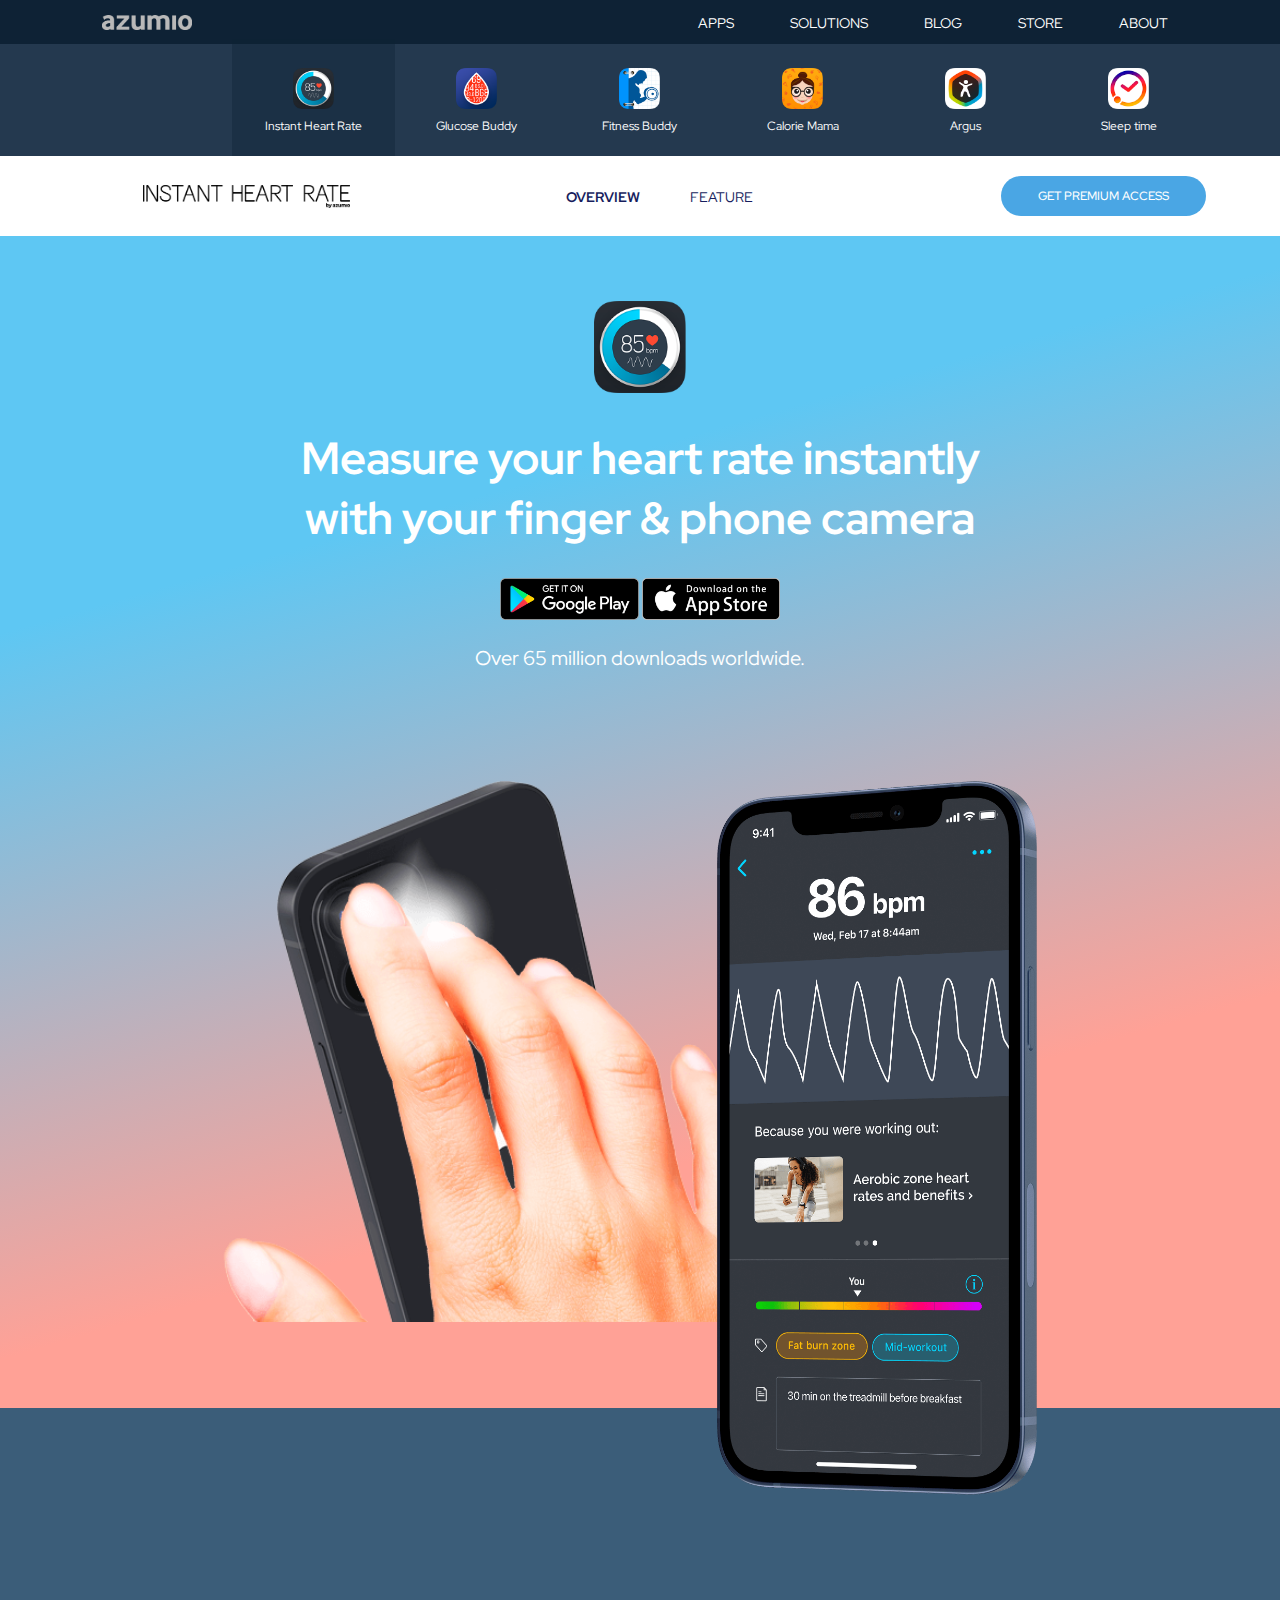
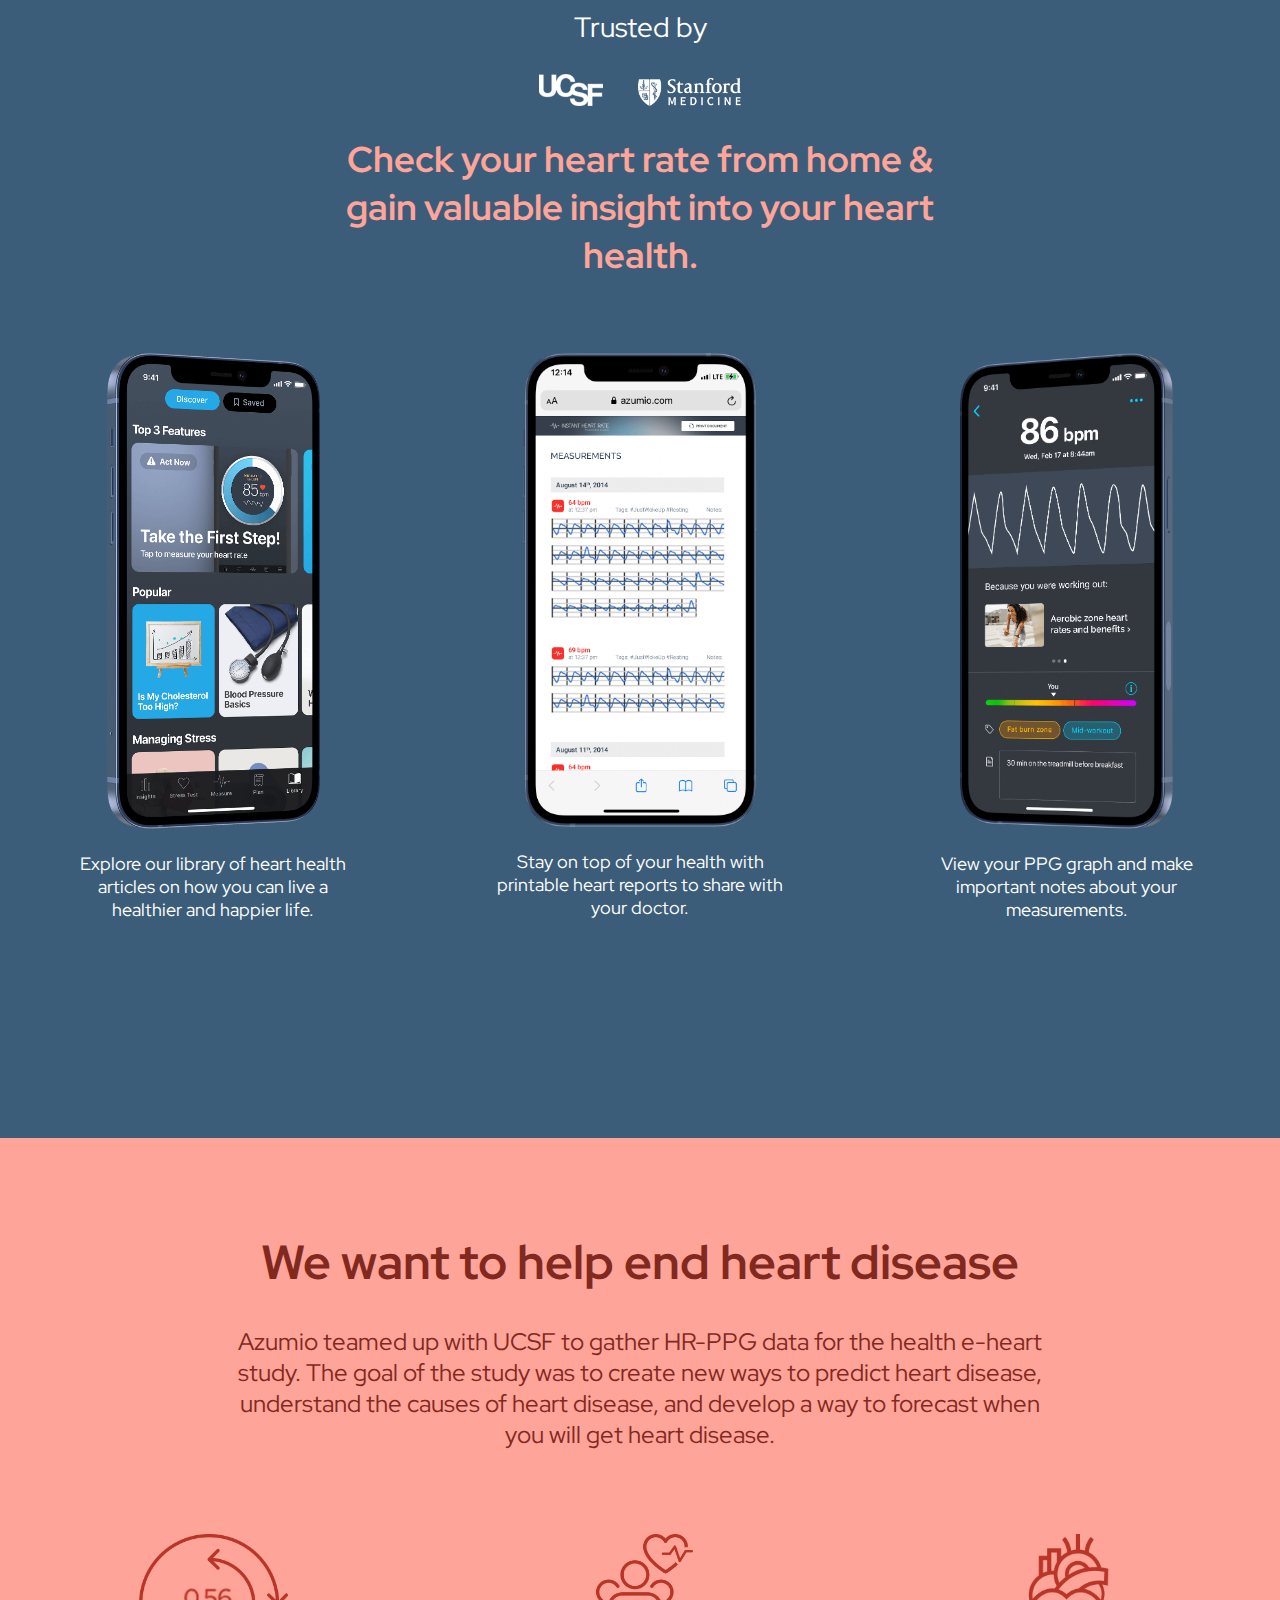
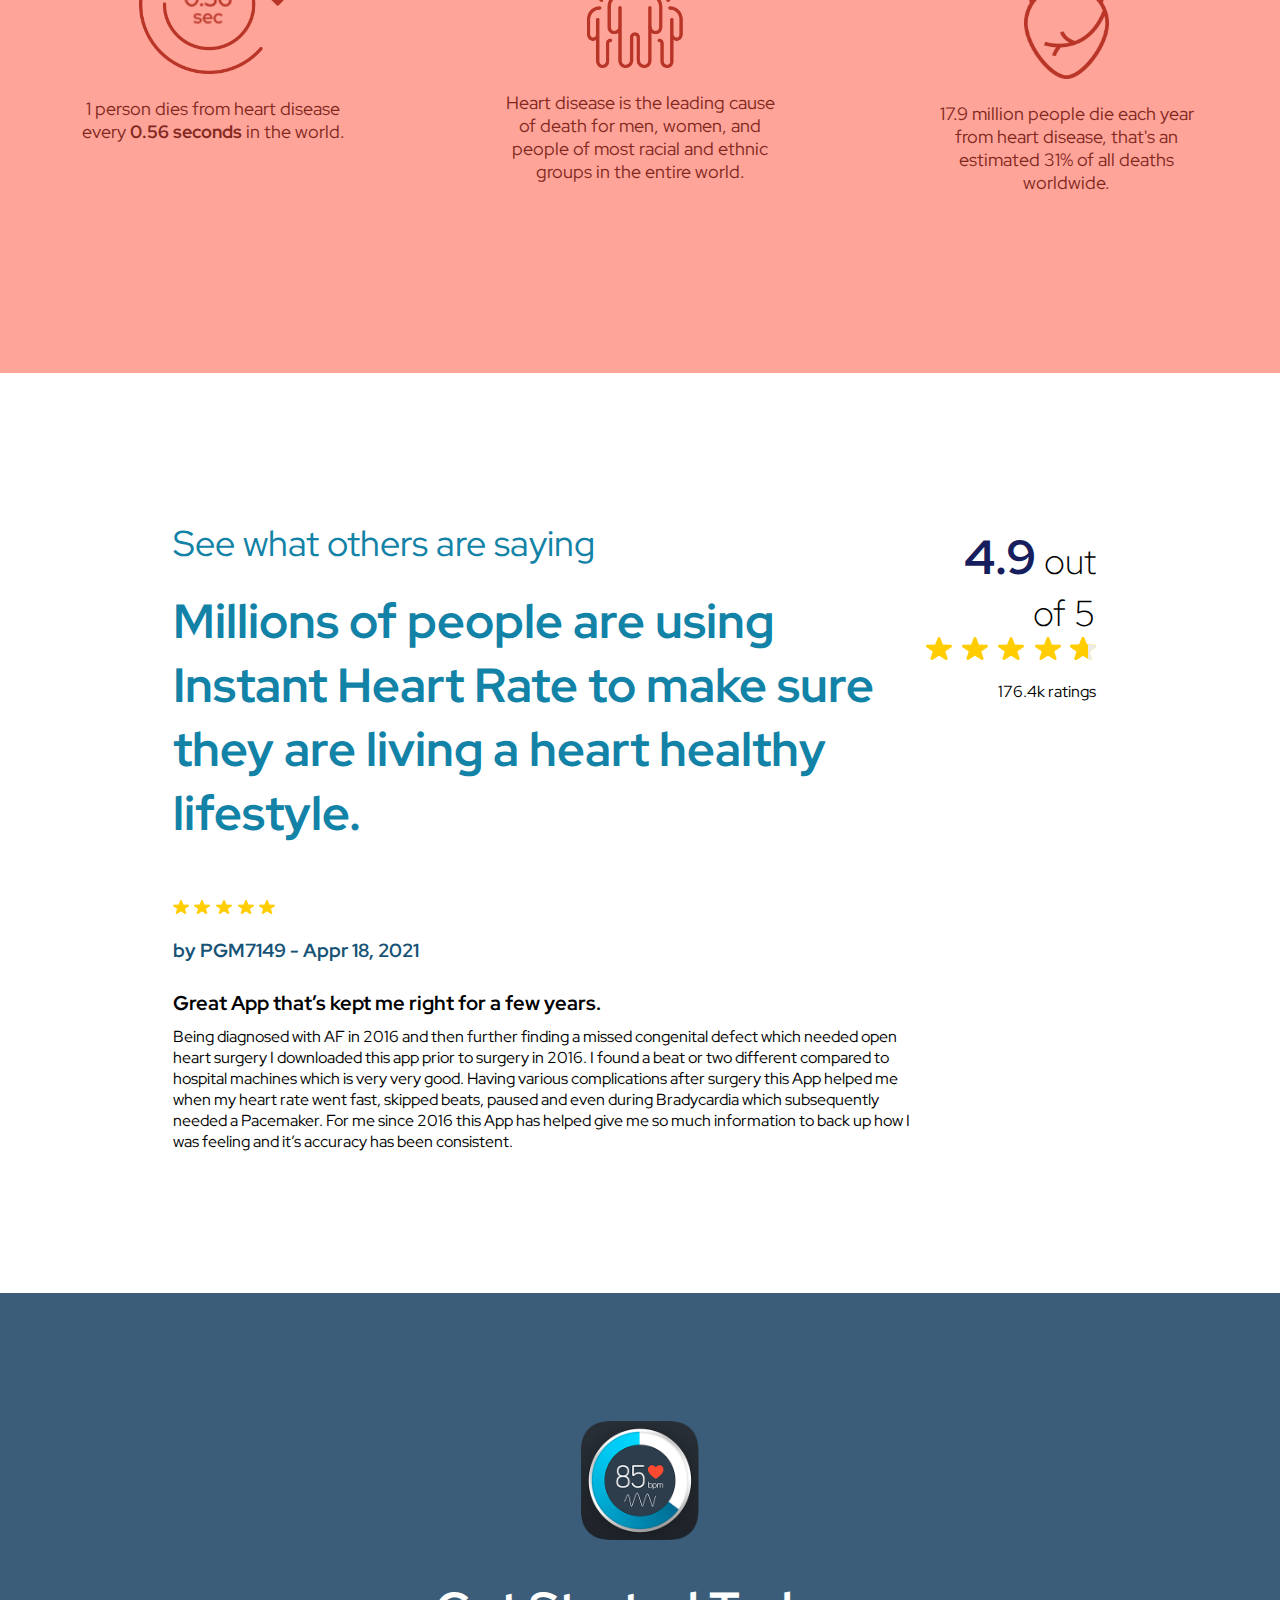
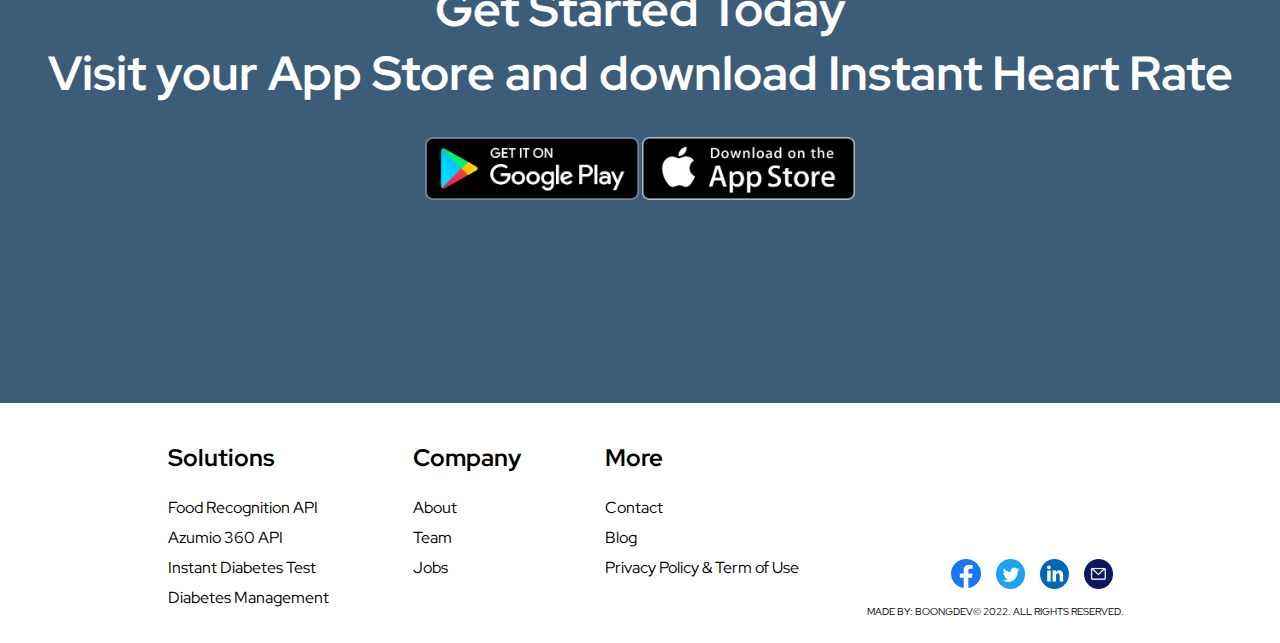
==== index.html @ 81800c70 "index" ====
<!DOCTYPE html>
<html lang="en">
<head>
    <meta charset="UTF-8">
    <title>Arena</title>
    <link rel="stylesheet" href="style/style.css">
    <link rel="stylesheet" href="https://cdnjs.cloudflare.com/ajax/libs/font-awesome/6.1.2/css/all.min.css" integrity="sha512-1sCRPdkRXhBV2PBLUdRb4tMg1w2YPf37qatUFeS7zlBy7jJI8Lf4VHwWfZZfpXtYSLy85pkm9GaYVYMfw5BC1A==" crossorigin="anonymous" referrerpolicy="no-referrer" />
</head>
<body>
<header>
    <div id="header-container">
        <div class="flex">
            <div id="logo-header">
                <a href="index.html"><img src="image/logo.png" width="18%;" alt="logo"></a>
            </div>
            <div id="navbar-header">
                <ul>
                    <li>Apps</li>
                    <li>Solutions</li>
                    <li>Blog</li>
                    <li>Store</li>
                    <li>About</li>
                </ul>
            </div>
        </div>
        <div class="image-item">
            <ul>
                <li class="active-icon">
                    <img src="image/instant.png" alt="icon-image">
                    <p>Instant Heart Rate</p>
                </li>
                <li>
                    <img src="image/glucose.png" alt="icon-image">
                    <p>Glucose Buddy</p>
                </li>
                <li>
                    <img src="image/fitness.png" alt="icon-image">
                    <p>Fitness Buddy</p>
                </li>
                <li>
                    <img src="image/calorie.png" alt="icon-image">
                    <p>Calorie Mama</p>
                </li>
                <li>
                    <img src="image/argus.png" alt="icon-image">
                    <p>Argus</p>
                </li>
                <li>
                    <img src="image/sleep-time.png" alt="icon-image">
                    <p>Sleep time</p>
                </li>
            </ul>
        </div>
        <div id="top-nav">
            <ul>
                <li id="box1"><img src="image/instant-heart-rate.png" width="50%;"></li>
                <li id="box2"><span id="overview"><a href="#" id="active">Overview</a></span><span><a href="#">Feature</a></span></li>
                <li id="box4"><button>Get premium access</button></li>
            </ul>
        </div>
    </div>
</header>
<section id="first">
<div id="content">
    <div id="instant-heart">
        <img src="image/instant.png" width="12%;">
        <h1>Measure your heart rate instantly with your finger & phone camera</h1>
        <img src="image/googleplay.png" width="18%;">
        <img src="image/appstore.png" width="18%;">
        <p>Over 65 million downloads worldwide.</p>
    </div>
</div>
<div id="image-phone">
    <img id="hand-phone" src="image/6087165fbba4953fcdab298a_hand%20iphone.png" width="700px;">
    <img id="hero-phone" src="image/608710c54afa0dac2c7046c5_IHR%20hero%20iphone.png" width="320px;">
</div>
</section>
<section id="trusted">
    <div class="top">
        <div class="uscf_standford">
            <p>Trusted by</p>
            <img id="ucsf-image" src="image/ucsf.png" width="10%;">
            <img id="standford-image" src="image/stanford.png" width="16%">
            <h1>Check your heart rate from home & gain valuable insight into your heart health.</h1>
        </div>
    </div>
    <div class="container">
        <div class="one">
            <img src="image/first-step.png" width="50%;">
            <p style="color: white">Explore our library of heart health<br> articles on how you can live a<br> healthier and happier life.</p>
        </div>
        <div class="two">
            <img src="image/azumio.png" width="55%;">
            <p style="color: white">Stay on top of your health with<br> printable heart reports to share with<br> your doctor.</p>
        </div>
        <div class="three">
            <img src="image/86bpm.png" width="50%;">
            <p style="color: white">View your PPG graph and make<br> important notes about your<br> measurements.</p>
        </div>
    </div>
</section>
<section id="heart-disease">
    <div class="title">
        <h1>We want to help end heart disease</h1>
        <p>Azumio teamed up with UCSF to gather HR-PPG data for the health e-heart<br> study. The goal of the study was to create new ways to predict heart disease,<br> understand the causes of heart disease, and develop a way to forecast when<br> you will get heart disease.</p>
    </div>
    <div class="description">
            <div id="details1">
                <img src="image/056sec.png" width="35%;">
                <p>1 person dies from heart disease<br> every <strong>0.56 seconds</strong> in the world.</p>
            </div>
            <div id="details2">
                <img src="image/comunity.png" width="25%;">
                <p>Heart disease is the leading cause<br> of death for men, women, and<br> people of most racial and ethnic<br> groups in the entire world.</p>
            </div>
            <div id="details3">
                <img src="image/heart.png" width="20%;">
                <p>17.9 million people die each year<br> from heart disease, that's an<br> estimated 31% of all deaths<br> worldwide.</p>
            </div>
    </div>
</section>
<section class="other-saying">
    <div class="top-title">
        <ul>
            <li class="left-content">
                <h2>See what others are saying</h2>
                <h1>Millions of people are using<br> Instant Heart Rate to make sure<br> they are living a heart healthy<br> lifestyle.</h1><br>
                <img src="image/rate5.png">
                <h3>by PGM7149 - Appr 18, 2021</h3>
                <h4 style="font-size: 20px; margin-bottom: -6px;">Great App that’s kept me right for a few years.</h4>
                <p>Being diagnosed with AF in 2016 and then further finding a missed congenital defect which needed open heart surgery I downloaded this app prior to surgery in 2016. I found a beat or two different compared to hospital machines which is very very good. Having various complications after surgery this App helped me when my heart rate went fast, skipped beats, paused and even during Bradycardia which subsequently needed a Pacemaker. For me since 2016 this App has helped give me so much information to back up how I was feeling and it’s accuracy has been consistent.</p>
                <i class="fa-solid fa-angle-left previous"></i>
                <i class="fa-solid fa-angle-right next"></i>
            </li>
            <li class="right-content">
                <p class="strong"><strong>4.9</strong> out of 5</p>
                <img src="image/rating.png">
                <p>176.4k ratings</p>
            </li>
        </ul>
    </div>
</section>
<section class="get-started">
    <div class="container">
        <div class="start">
            <img src="image/instant.png" width="10%;">
            <h1>Get Started Today<br> Visit your App Store and download Instant Heart Rate</h1>
            <img src="image/googleplay.png" width="18%;">
            <img src="image/appstore.png" width="18%;">
        </div>
    </div>
</section>
<footer>
    <div class="footer-container">
        <div class="footer-item">
            <ul>
                <li><h2>Solutions</h2></li>
                <li>Food Recognition API</li>
                <li>Azumio 360 API</li>
                <li>Instant Diabetes Test</li>
                <li>Diabetes Management</li>
            </ul>
        </div>
        <div class="footer-item">
            <ul>
                <li><h2>Company</h2></li>
                <li>About</li>
                <li>Team</li>
                <li>Jobs</li>
            </ul>
        </div>
        <div class="footer-item">
            <ul>
                <li><h2>More</h2></li>
                <li>Contact</li>
                <li>Blog</li>
                <li>Privacy Policy & Term of Use</li>
            </ul>
        </div>
        <div class="footer-item">
        </div>
        <div class="right">
            <div class="icon-item">
                <ul>
                    <li><img src="image/icon-facebook.png"></li>
                    <li><img src="image/icon-twitter.png"></li>
                    <li><img src="image/icon-insta.svg"></li>
                    <li><img src="image/icon-mail.png"></li>
                </ul>
                <p>MADE BY: BOONGDEV© 2022. ALL RIGHTS RESERVED.</p>
            </div>
        </div>
    </div>
</footer>
</body>
</html>
---- style/style.css ----
@import url('https://fonts.googleapis.com/css2?family=Quicksand:wght@300&family=Red+Hat+Display:ital,wght@0,300;0,400;0,500;0,600;0,700;0,800;1,300;1,400;1,500;1,600;1,700;1,800&display=swap');
*{
    box-sizing: border-box;
    font-family: 'Red Hat Display', sans-serif;
}
body{
    margin: 0;
    padding: 0;
}
header {
    width: 100%;
    background-color: #0e2235;
    height: 45px;
    top: 0;
    left: 0;
    bottom: 0;
    z-index: 1000;
}
#logo-header{
    align-items: center;
    float: left;
    margin-left: 8%;
    margin-top: 3px;
}
.flex{
    display: flex;
    justify-content: space-between;
    align-items: center;
}
#navbar-header ul{
    display: flex;
    margin-right: 4em;
    font-size: 14px;
}

#navbar-header ul li{
    display: flex;
    margin-right: 4em;
    color: white;
    text-transform: uppercase;
}
.image-item{
    position: relative;
    z-index: 9999;
    background-color: #24394F;
    width: 100%;
    top: 0;
    display: flex;
    height: 112px;
    text-align: center;
    justify-content: space-between;
    margin-top: -2px;
    align-items: center;
}
.image-item ul{
    display: flex;
    align-items: center;
    margin-left: 15%;
    justify-content: space-between;
}
.image-item ul li{
    list-style-type: none;
    width: 163px;
    line-height: 50px;
    align-items: center;
    text-align: center;
}
.image-item ul li:hover{
    background-color: rgba(14, 34, 53, 0.38);
    transition: ease-in-out 150ms;
}

.image-item .active-icon{
    background-color: rgba(14, 34, 53, 0.38);
}

.image-item img{
    width: 25%;
    text-align: center;
    align-items: center;
    margin-bottom: -40px;
}
.image-item ul li p{
    color: white;
    font-size: 12px;
    margin-bottom: 10px;
}
#top-nav{
    display: flex;
}
#top-nav ul{
    width: 100%;
    position: relative;
    z-index: 9999;
    display: flex;
    margin: 0;
    text-align: center;
    height: 80px;
    background-color: white;
    align-items: center;
}
#top-nav ul li{
    list-style-type: none;
    text-transform: uppercase;
    flex: 30%;
}
#top-nav a{
    text-decoration: none;
    font-size: 14px;
    color: #171E5E;
}
#active{
    font-weight: 700;
}
#overview{
    margin-right: 50px;
}
#box4 button{
    line-height: 15px;
    color: white;
    font-size: 12px;
    height: 40px;
    background-color: #4AA6E4;
    border: none;
    padding: 0 24px 0 24px;
    border-radius: 24px;
    width: 205px;
    font-weight: 500;
    text-transform: uppercase;
    margin-left: 60px;
}
#box4 button:hover{
    background-color: blue;
    transition: ease-in-out 300ms;
}
#box1{
    margin-top: 6px;
}

#first{
    background-image: linear-gradient(344deg,#ffa196 24%,#5ec7f3 66%);
    padding-top: 10%;
    position: relative;
    width: 100%;
    height: 1363px;
}

#content{
    justify-content: center;
    display: flex;
}
#instant-heart{
    text-align: center;
    width: 60%;
    padding-top: 10%;
}
#instant-heart h1{
    color: white;
    font-size: 45px;
}
#instant-heart p{
    color: white;
    font-size: 20px;
}
#image-phone{
    text-align: center;
    padding-top: 90px;
}

#image-phone #hand-phone{
    margin-left: -35%;
    position: absolute;
    float: left;
}

#image-phone #hero-phone{
    margin-left: 6%;
    position: absolute;
}
#trusted{
    height: 1350px;
    background-color: #3b5d79;
    margin-top: -20px;
    width: 100%;
    text-align: center;
}
.uscf_standford{
    padding-top: 15%;
    text-align: center;
    width: 50%;
}
.uscf_standford h1{
    font-size: 36px;
    color: #FFA499;
}
.uscf_standford p{
    font-size: 28px;
    color: white;
}
#ucsf-image{
    margin-right: 5%;
}
.top{
    justify-content: center;
    display: flex;
}
.container{
    text-align: center;
    padding-top: 50px;
    display: flex;
}
.one, .two, .three{
    width: 50%;
    flex: 10%;
}
.container p{
    font-size: 18px;
}

#heart-disease{
    text-align: center;
    height: 835px;
    background-color: #FFA499;
    padding-top: 60px;
}

#heart-disease .title p{
    color: #82291F;
}

#heart-disease, .description p{
    color: #82291F;
}
#heart-disease .title h1{
    font-weight: 700;
    font-size: 48px;
}

#heart-disease .title p{
    font-size: 24px;
}

.description{
    display: flex;
    justify-content: space-between;
    padding-top: 60px;
}

.description p{
    font-size: 18px;
}
#details1, #details2, #details3{
    flex: 30%;
    height: 270px;
}

.get-started{
    height: 710px;
    background-color: #3b5d79;
}

.get-started .container{
    display: flex;
    justify-content: center;
    padding-top: 10%;
}

.get-started .container .start h1{
    color: white;
    font-size: 48px;
    font-weight: 700;
}
.other-saying{
    height: 920px;
    background-color: white;
}

.top-title{
    width: 90%;
    padding-top: 100px;
}

.top-title ul .right-content{
   text-align: right;
    margin-right: 5%;
}

.top-title ul .right-content .strong{
    font-weight: 100;
    font-size: 36px;
    margin-bottom: 0;
}

.top-title ul .right-content strong{
    font-size: 48px;
    font-weight: 700;
    color: #171E5E;
}

.top-title ul {
    display: flex;
    justify-content: space-between;
}

.top-title ul li{
    list-style-type: none;
}

.top-title ul .left-content{
    color: #1282A7;
    margin-left: 12%;
}

.top-title ul .left-content h2{
    font-size: 36px;
    font-weight: 400;
    margin-bottom: -10px;
}

.top-title ul .left-content h3{
    color: #175376;
}

.top-title ul .left-content h4,p {
    color: black;
}

.top-title ul .left-content h1{
    font-size: 48px;
    font-weight: 700;
}

.top-title ul .left-content .previous, .next{
    font-size: 40px;
    width: 10%;
    color: gray;
    padding-top: 40px;
}

.top-title ul .left-content .previous:hover, .next:hover{
    color: #171E5E;
    transition: ease-in-out 150ms;
}

/*Footer Start*/
footer{
    height: 240px;
    width: 100%;
    background-color: white;
}
.footer-container{
    padding-left: 10%;
    padding-top: 20px;
    width: 80%;
    display: flex;
    justify-content: space-between;
}
.footer-item ul li{
    margin-right: 20px;
    line-height: 30px;
    list-style-type: none;
}
.right{
    margin-right: -100px;
}
.right ul{
    display: flex;
    padding-top: 120px;
    text-align: right;
    margin-right: -30px;
}
.right ul li{
    margin-right: -30px;
    list-style-type: none;
    width: 30%;
}
.right img{
    margin-bottom: -5px;
    width: 40%;
}
.right p{
    font-size: 10px;
}

/*Footer End*/
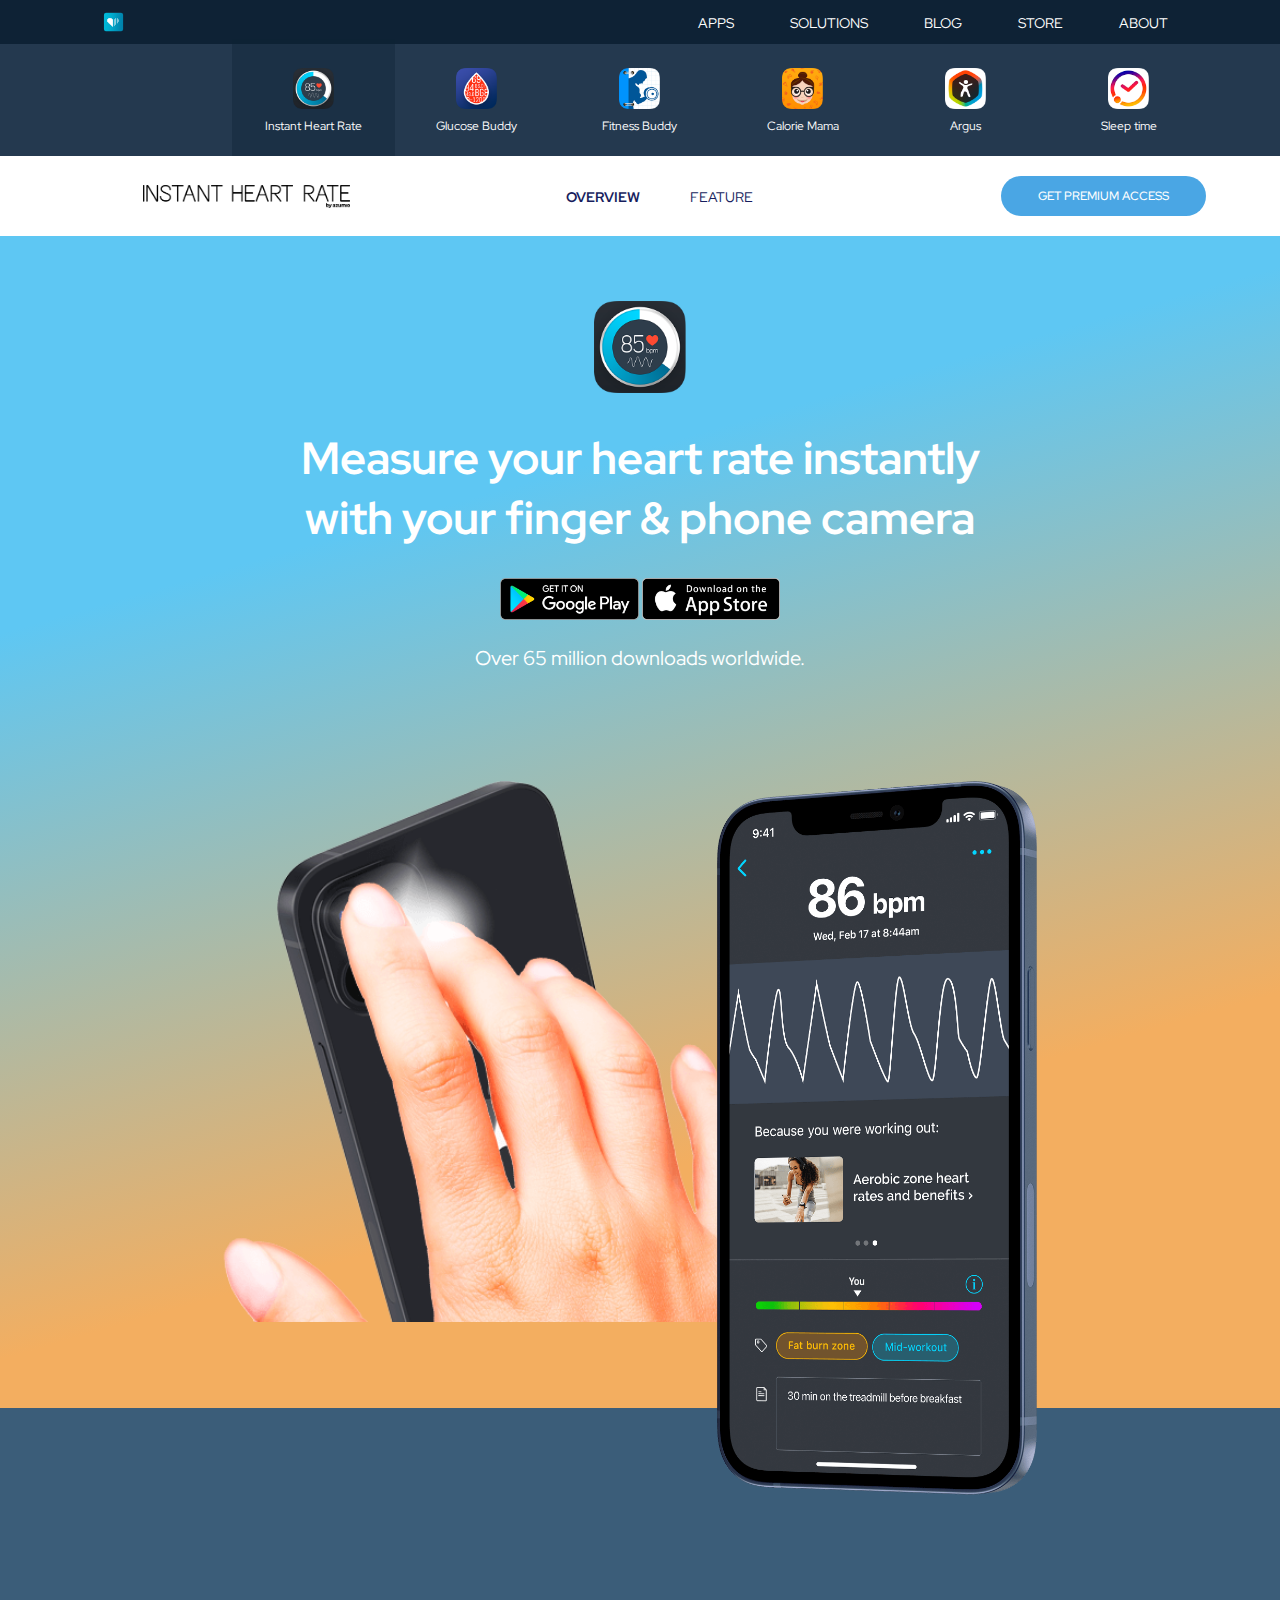
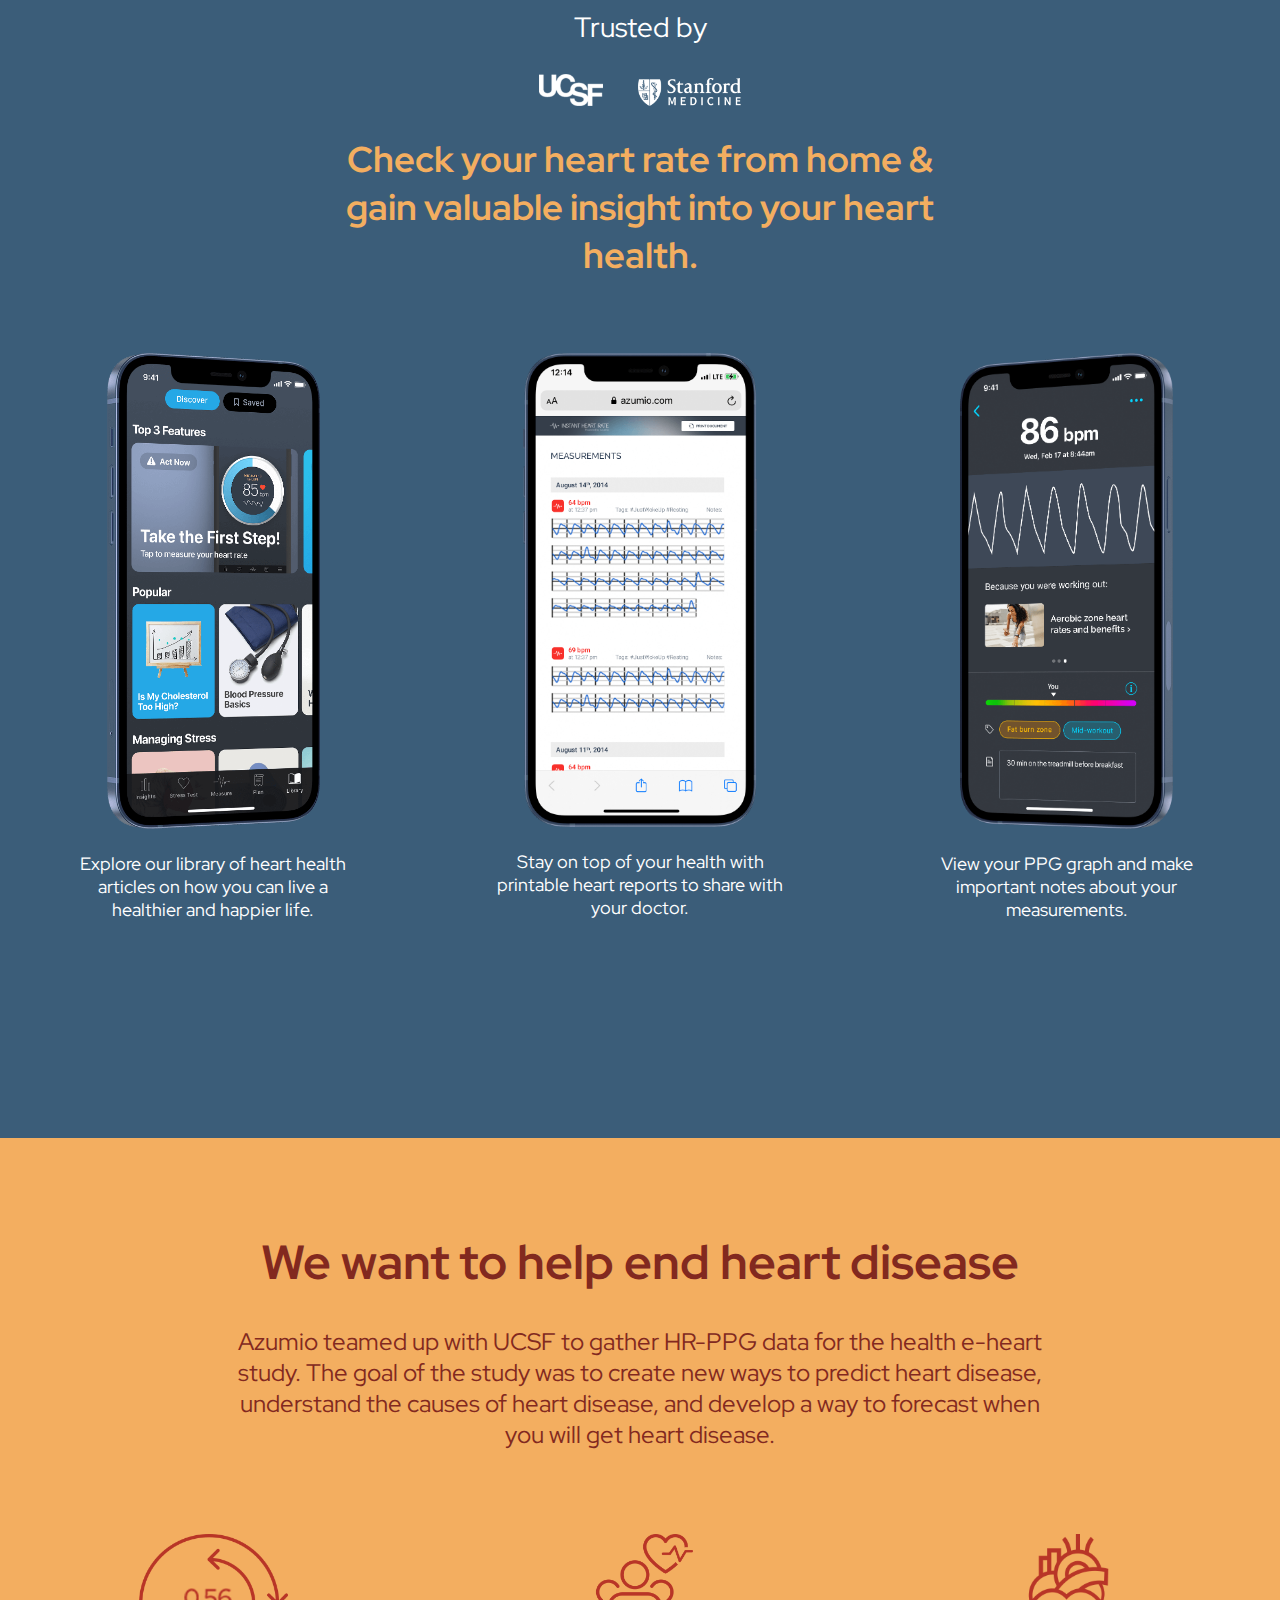
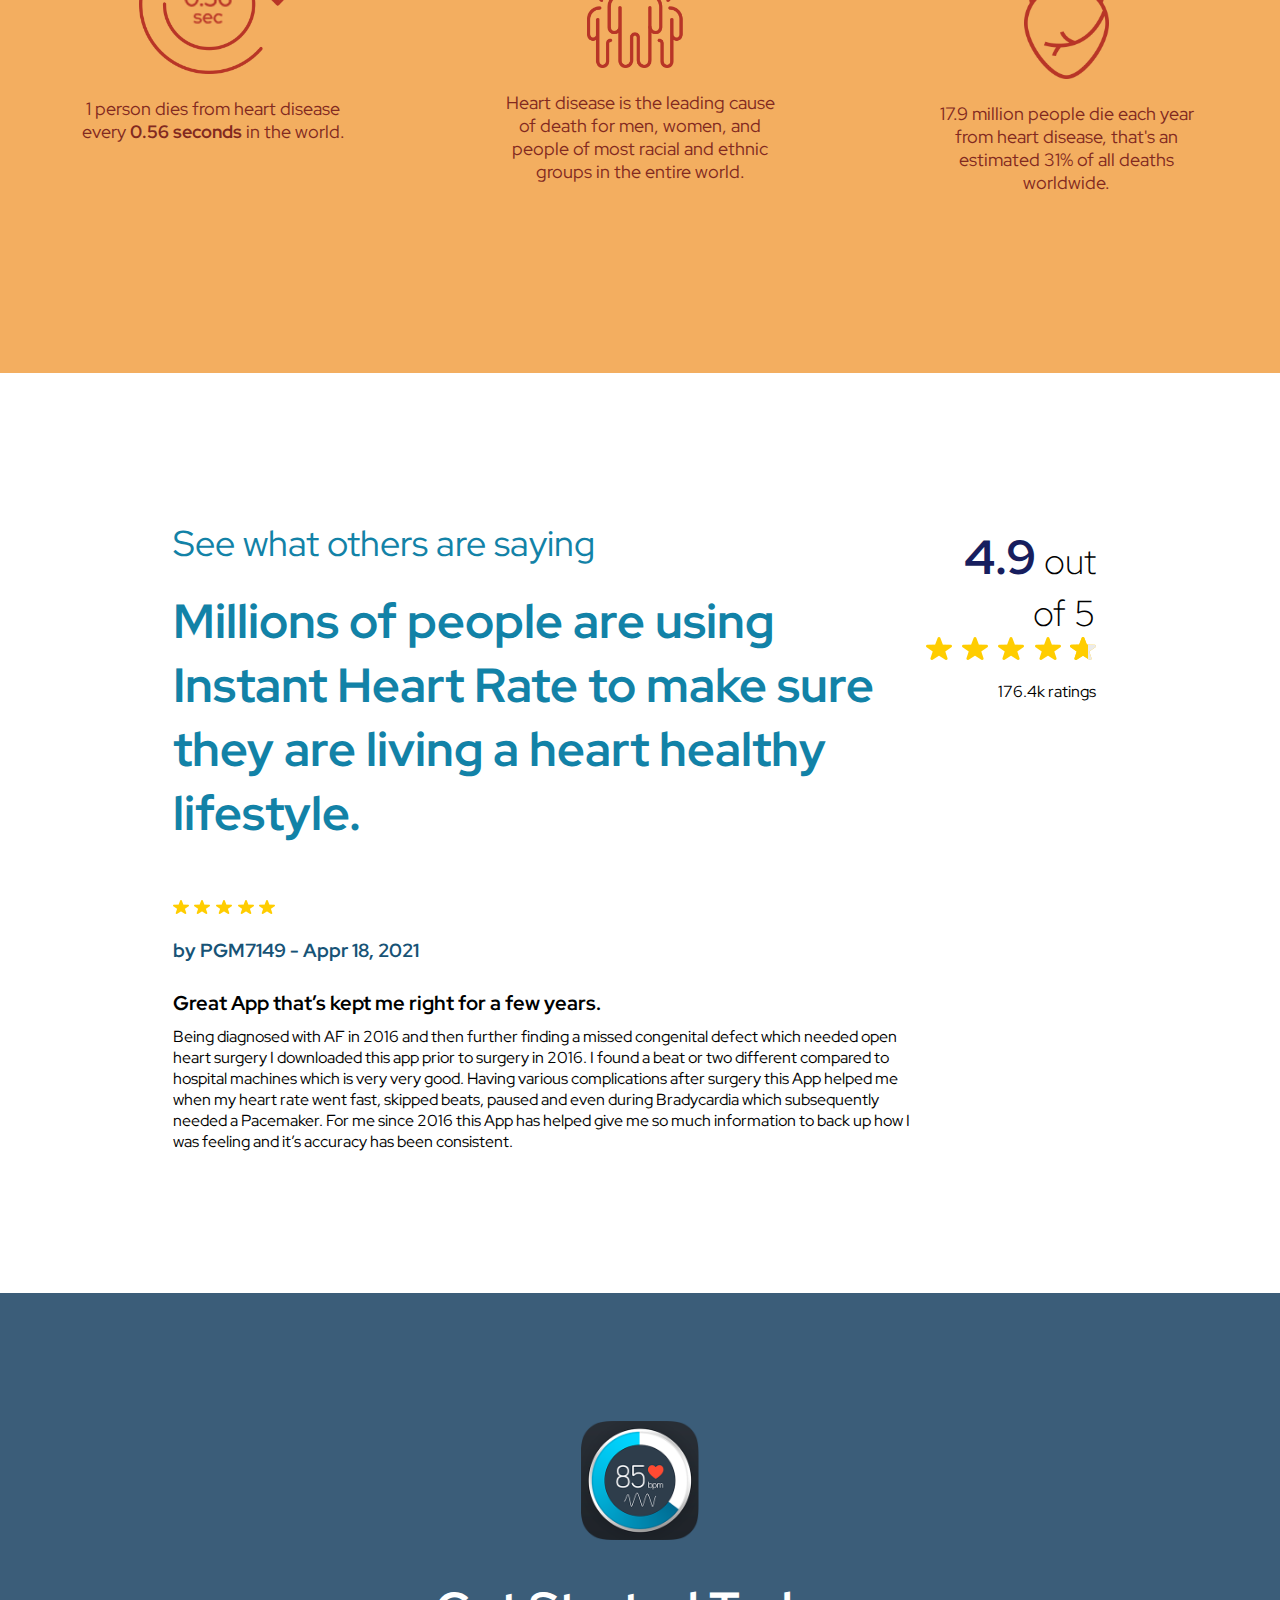
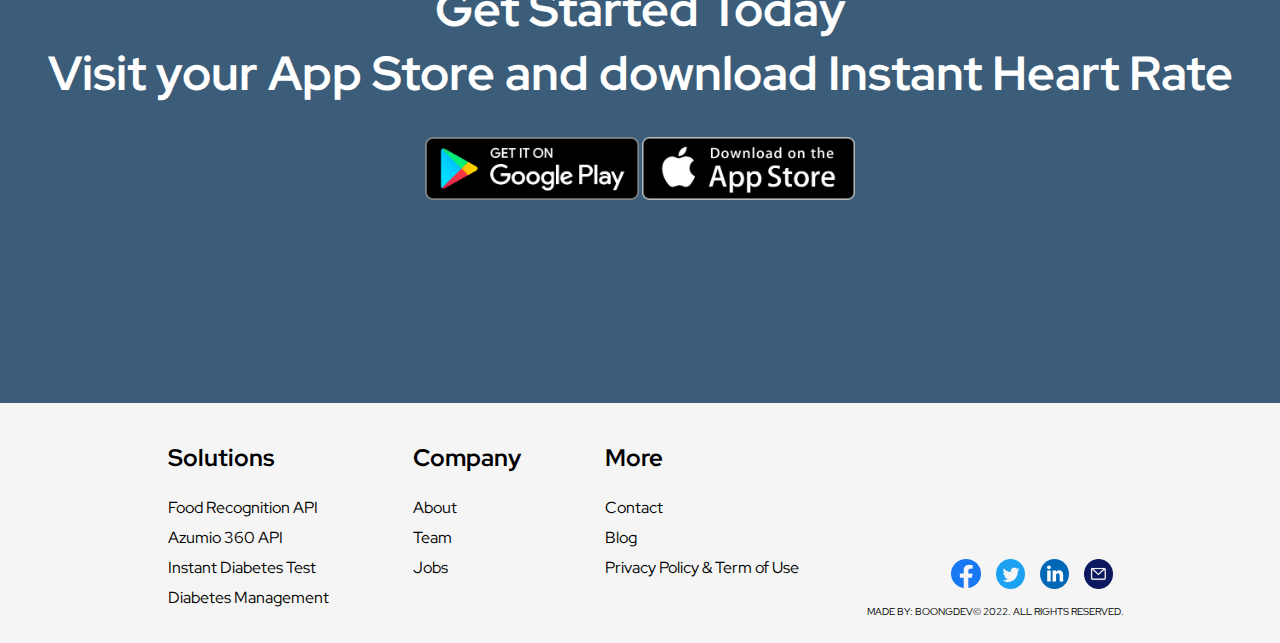
==== commit f3469dc1: "update trang 2" ====
--- a/index.html
+++ b/index.html
@@ -2,16 +2,18 @@
 <html lang="en">
 <head>
     <meta charset="UTF-8">
-    <title>Arena</title>
+    <title>Cardiio</title>
+    <link rel="stylesheet" href="style/index.css">
     <link rel="stylesheet" href="style/style.css">
     <link rel="stylesheet" href="https://cdnjs.cloudflare.com/ajax/libs/font-awesome/6.1.2/css/all.min.css" integrity="sha512-1sCRPdkRXhBV2PBLUdRb4tMg1w2YPf37qatUFeS7zlBy7jJI8Lf4VHwWfZZfpXtYSLy85pkm9GaYVYMfw5BC1A==" crossorigin="anonymous" referrerpolicy="no-referrer" />
+    <LINK REL="SHORTCUT ICON" HREF="image/logo.png"/>
 </head>
 <body>
 <header>
     <div id="header-container">
         <div class="flex">
             <div id="logo-header">
-                <a href="index.html"><img src="image/logo.png" width="18%;" alt="logo"></a>
+                <a href="index.html"><img src="image/logo.png" width="4%;" alt="logo"></a>
             </div>
             <div id="navbar-header">
                 <ul>
@@ -30,8 +32,8 @@
                     <p>Instant Heart Rate</p>
                 </li>
                 <li>
-                    <img src="image/glucose.png" alt="icon-image">
-                    <p>Glucose Buddy</p>
+                    <a href="glucose-buddy.html"><img src="image/glucose.png" alt="icon-image">
+                        <p>Glucose Buddy</p></a>
                 </li>
                 <li>
                     <img src="image/fitness.png" alt="icon-image">
--- a/style/index.css
+++ b/style/index.css
@@ -0,0 +1,204 @@
+#first{
+    background-image: linear-gradient(344deg,#F3AE60 24%,#5ec7f3 66%);
+    padding-top: 10%;
+    position: relative;
+    width: 100%;
+    height: 1363px;
+}
+
+#content{
+    justify-content: center;
+    display: flex;
+}
+#instant-heart{
+    text-align: center;
+    width: 60%;
+    padding-top: 10%;
+}
+#instant-heart h1{
+    color: white;
+    font-size: 45px;
+}
+#instant-heart p{
+    color: white;
+    font-size: 20px;
+}
+#image-phone{
+    text-align: center;
+    padding-top: 90px;
+}
+
+#image-phone #hand-phone{
+    margin-left: -35%;
+    position: absolute;
+    float: left;
+}
+
+#image-phone #hero-phone{
+    margin-left: 6%;
+    position: absolute;
+}
+#trusted{
+    height: 1350px;
+    background-color: #3b5d79;
+    margin-top: -20px;
+    width: 100%;
+    text-align: center;
+}
+.uscf_standford{
+    padding-top: 15%;
+    text-align: center;
+    width: 50%;
+}
+.uscf_standford h1{
+    font-size: 36px;
+    color: #F3AE60;
+}
+.uscf_standford p{
+    font-size: 28px;
+    color: white;
+}
+#ucsf-image{
+    margin-right: 5%;
+}
+.top{
+    justify-content: center;
+    display: flex;
+}
+.container{
+    text-align: center;
+    padding-top: 50px;
+    display: flex;
+}
+.one, .two, .three{
+    width: 50%;
+    flex: 10%;
+}
+.container p{
+    font-size: 18px;
+}
+
+#heart-disease{
+    text-align: center;
+    height: 835px;
+    background-color: #F3AE60;
+    padding-top: 60px;
+}
+
+#heart-disease .title p{
+    color: #82291F;
+}
+
+#heart-disease, .description p{
+    color: #82291F;
+}
+#heart-disease .title h1{
+    font-weight: 700;
+    font-size: 48px;
+}
+
+#heart-disease .title p{
+    font-size: 24px;
+}
+
+.description{
+    display: flex;
+    justify-content: space-between;
+    padding-top: 60px;
+}
+
+.description p{
+    font-size: 18px;
+}
+#details1, #details2, #details3{
+    flex: 30%;
+    height: 270px;
+}
+
+.get-started{
+    height: 710px;
+    background-color: #3b5d79;
+}
+
+.get-started .container{
+    display: flex;
+    justify-content: center;
+    padding-top: 10%;
+}
+
+.get-started .container .start h1{
+    color: white;
+    font-size: 48px;
+    font-weight: 700;
+}
+.other-saying{
+    height: 920px;
+    background-color: white;
+}
+
+.top-title{
+    width: 90%;
+    padding-top: 100px;
+}
+
+.top-title ul .right-content{
+    text-align: right;
+    margin-right: 5%;
+}
+
+.top-title ul .right-content .strong{
+    font-weight: 100;
+    font-size: 36px;
+    margin-bottom: 0;
+}
+
+.top-title ul .right-content strong{
+    font-size: 48px;
+    font-weight: 700;
+    color: #171E5E;
+}
+
+.top-title ul {
+    display: flex;
+    justify-content: space-between;
+}
+
+.top-title ul li{
+    list-style-type: none;
+}
+
+.top-title ul .left-content{
+    color: #1282A7;
+    margin-left: 12%;
+}
+
+.top-title ul .left-content h2{
+    font-size: 36px;
+    font-weight: 400;
+    margin-bottom: -10px;
+}
+
+.top-title ul .left-content h3{
+    color: #175376;
+}
+
+.top-title ul .left-content h4,p {
+    color: black;
+}
+
+.top-title ul .left-content h1{
+    font-size: 48px;
+    font-weight: 700;
+}
+
+.top-title ul .left-content .previous, .next{
+    font-size: 40px;
+    width: 10%;
+    color: gray;
+    padding-top: 40px;
+}
+
+.top-title ul .left-content .previous:hover, .next:hover{
+    color: #171E5E;
+    transition: ease-in-out 150ms;
+}--- a/style/style.css
+++ b/style/style.css
@@ -1,3 +1,4 @@
+/*Header*/
 @import url('https://fonts.googleapis.com/css2?family=Quicksand:wght@300&family=Red+Hat+Display:ital,wght@0,300;0,400;0,500;0,600;0,700;0,800;1,300;1,400;1,500;1,600;1,700;1,800&display=swap');
 *{
     box-sizing: border-box;
@@ -85,6 +86,11 @@
     font-size: 12px;
     margin-bottom: 10px;
 }
+
+.image-item ul li a{
+    text-decoration: none;
+}
+
 #top-nav{
     display: flex;
 }
@@ -136,217 +142,14 @@
 #box1{
     margin-top: 6px;
 }
-
-#first{
-    background-image: linear-gradient(344deg,#ffa196 24%,#5ec7f3 66%);
-    padding-top: 10%;
-    position: relative;
-    width: 100%;
-    height: 1363px;
-}
-
-#content{
-    justify-content: center;
-    display: flex;
-}
-#instant-heart{
-    text-align: center;
-    width: 60%;
-    padding-top: 10%;
-}
-#instant-heart h1{
-    color: white;
-    font-size: 45px;
-}
-#instant-heart p{
-    color: white;
-    font-size: 20px;
-}
-#image-phone{
-    text-align: center;
-    padding-top: 90px;
-}
-
-#image-phone #hand-phone{
-    margin-left: -35%;
-    position: absolute;
-    float: left;
-}
-
-#image-phone #hero-phone{
-    margin-left: 6%;
-    position: absolute;
-}
-#trusted{
-    height: 1350px;
-    background-color: #3b5d79;
-    margin-top: -20px;
-    width: 100%;
-    text-align: center;
-}
-.uscf_standford{
-    padding-top: 15%;
-    text-align: center;
-    width: 50%;
-}
-.uscf_standford h1{
-    font-size: 36px;
-    color: #FFA499;
-}
-.uscf_standford p{
-    font-size: 28px;
-    color: white;
-}
-#ucsf-image{
-    margin-right: 5%;
-}
-.top{
-    justify-content: center;
-    display: flex;
-}
-.container{
-    text-align: center;
-    padding-top: 50px;
-    display: flex;
-}
-.one, .two, .three{
-    width: 50%;
-    flex: 10%;
-}
-.container p{
-    font-size: 18px;
-}
-
-#heart-disease{
-    text-align: center;
-    height: 835px;
-    background-color: #FFA499;
-    padding-top: 60px;
-}
-
-#heart-disease .title p{
-    color: #82291F;
-}
-
-#heart-disease, .description p{
-    color: #82291F;
-}
-#heart-disease .title h1{
-    font-weight: 700;
-    font-size: 48px;
-}
-
-#heart-disease .title p{
-    font-size: 24px;
-}
-
-.description{
-    display: flex;
-    justify-content: space-between;
-    padding-top: 60px;
-}
-
-.description p{
-    font-size: 18px;
-}
-#details1, #details2, #details3{
-    flex: 30%;
-    height: 270px;
-}
-
-.get-started{
-    height: 710px;
-    background-color: #3b5d79;
-}
-
-.get-started .container{
-    display: flex;
-    justify-content: center;
-    padding-top: 10%;
-}
-
-.get-started .container .start h1{
-    color: white;
-    font-size: 48px;
-    font-weight: 700;
-}
-.other-saying{
-    height: 920px;
-    background-color: white;
-}
-
-.top-title{
-    width: 90%;
-    padding-top: 100px;
-}
-
-.top-title ul .right-content{
-   text-align: right;
-    margin-right: 5%;
-}
-
-.top-title ul .right-content .strong{
-    font-weight: 100;
-    font-size: 36px;
-    margin-bottom: 0;
-}
-
-.top-title ul .right-content strong{
-    font-size: 48px;
-    font-weight: 700;
-    color: #171E5E;
-}
-
-.top-title ul {
-    display: flex;
-    justify-content: space-between;
-}
-
-.top-title ul li{
-    list-style-type: none;
-}
-
-.top-title ul .left-content{
-    color: #1282A7;
-    margin-left: 12%;
-}
-
-.top-title ul .left-content h2{
-    font-size: 36px;
-    font-weight: 400;
-    margin-bottom: -10px;
-}
-
-.top-title ul .left-content h3{
-    color: #175376;
-}
-
-.top-title ul .left-content h4,p {
-    color: black;
-}
-
-.top-title ul .left-content h1{
-    font-size: 48px;
-    font-weight: 700;
-}
-
-.top-title ul .left-content .previous, .next{
-    font-size: 40px;
-    width: 10%;
-    color: gray;
-    padding-top: 40px;
-}
-
-.top-title ul .left-content .previous:hover, .next:hover{
-    color: #171E5E;
-    transition: ease-in-out 150ms;
-}
+/*Header End*/
 
 /*Footer Start*/
 footer{
     height: 240px;
     width: 100%;
     background-color: white;
+    background: url("../image/background-footer.png");
 }
 .footer-container{
     padding-left: 10%;
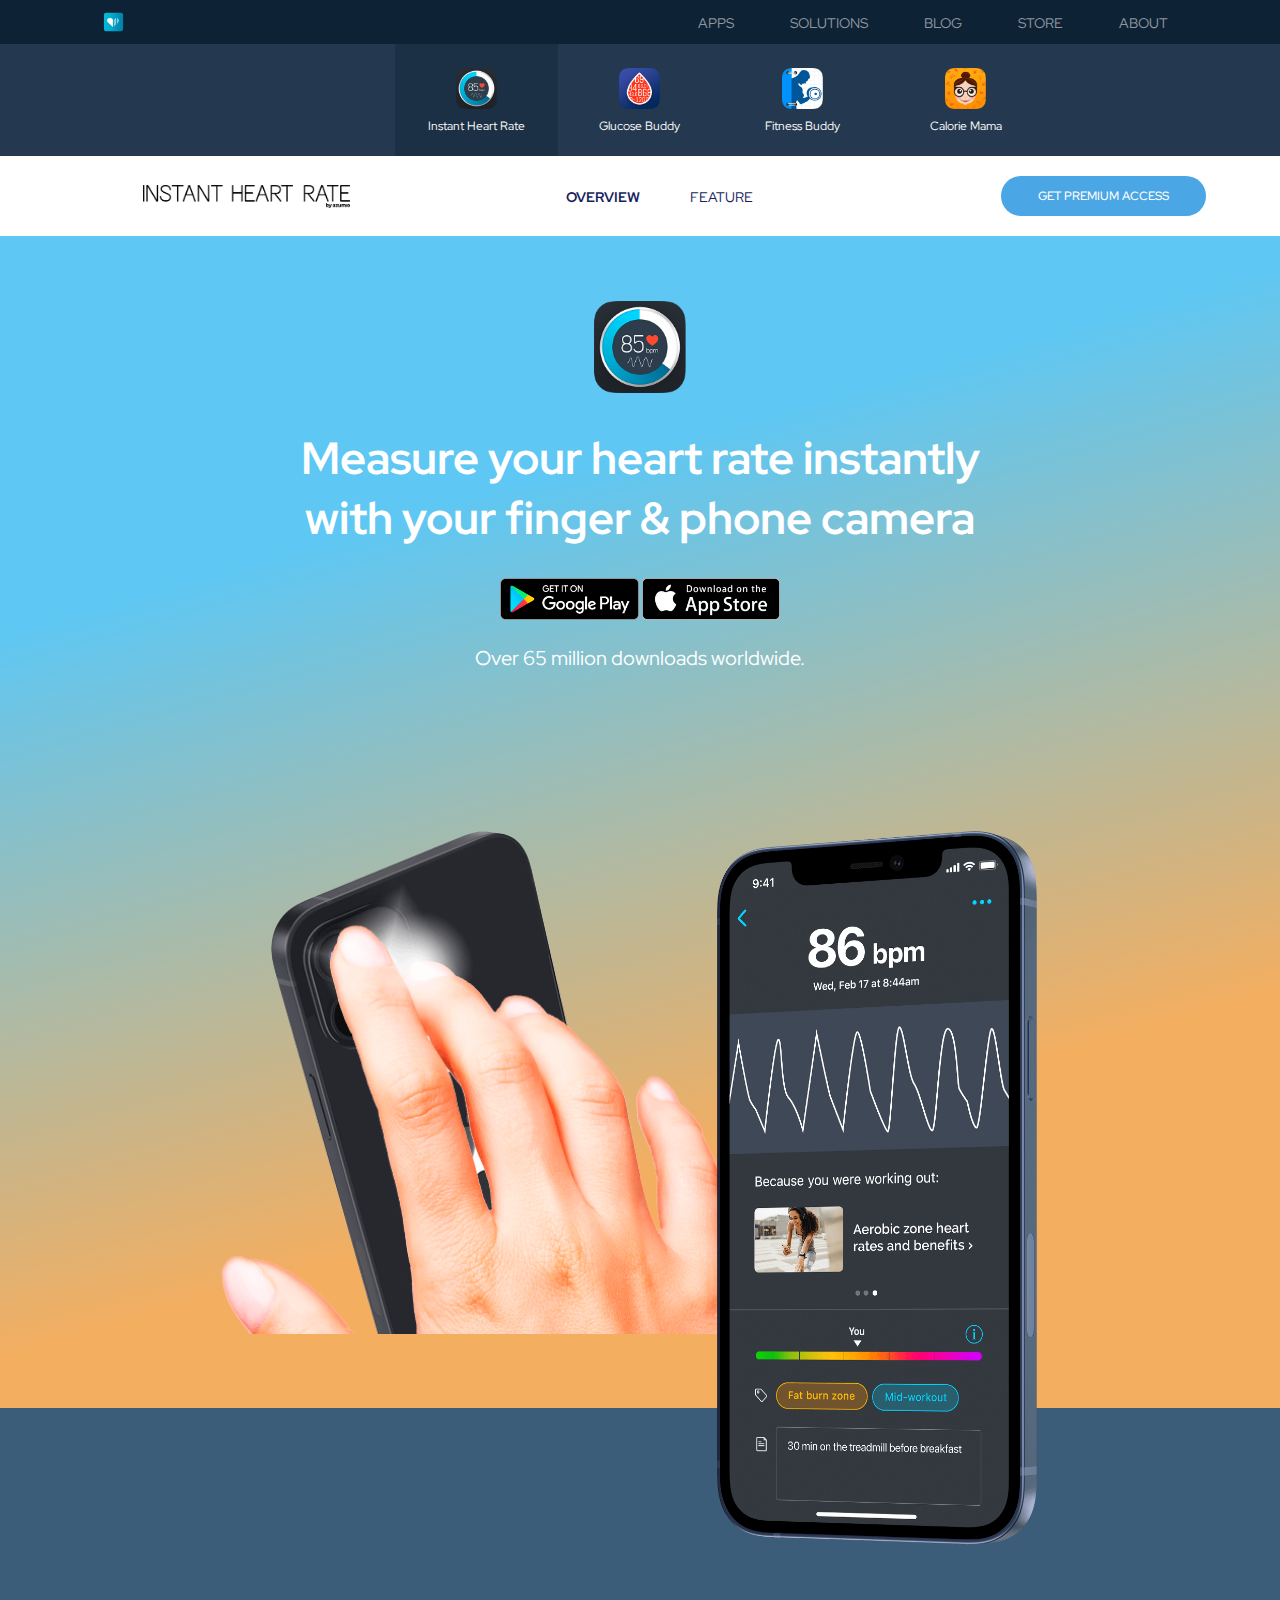
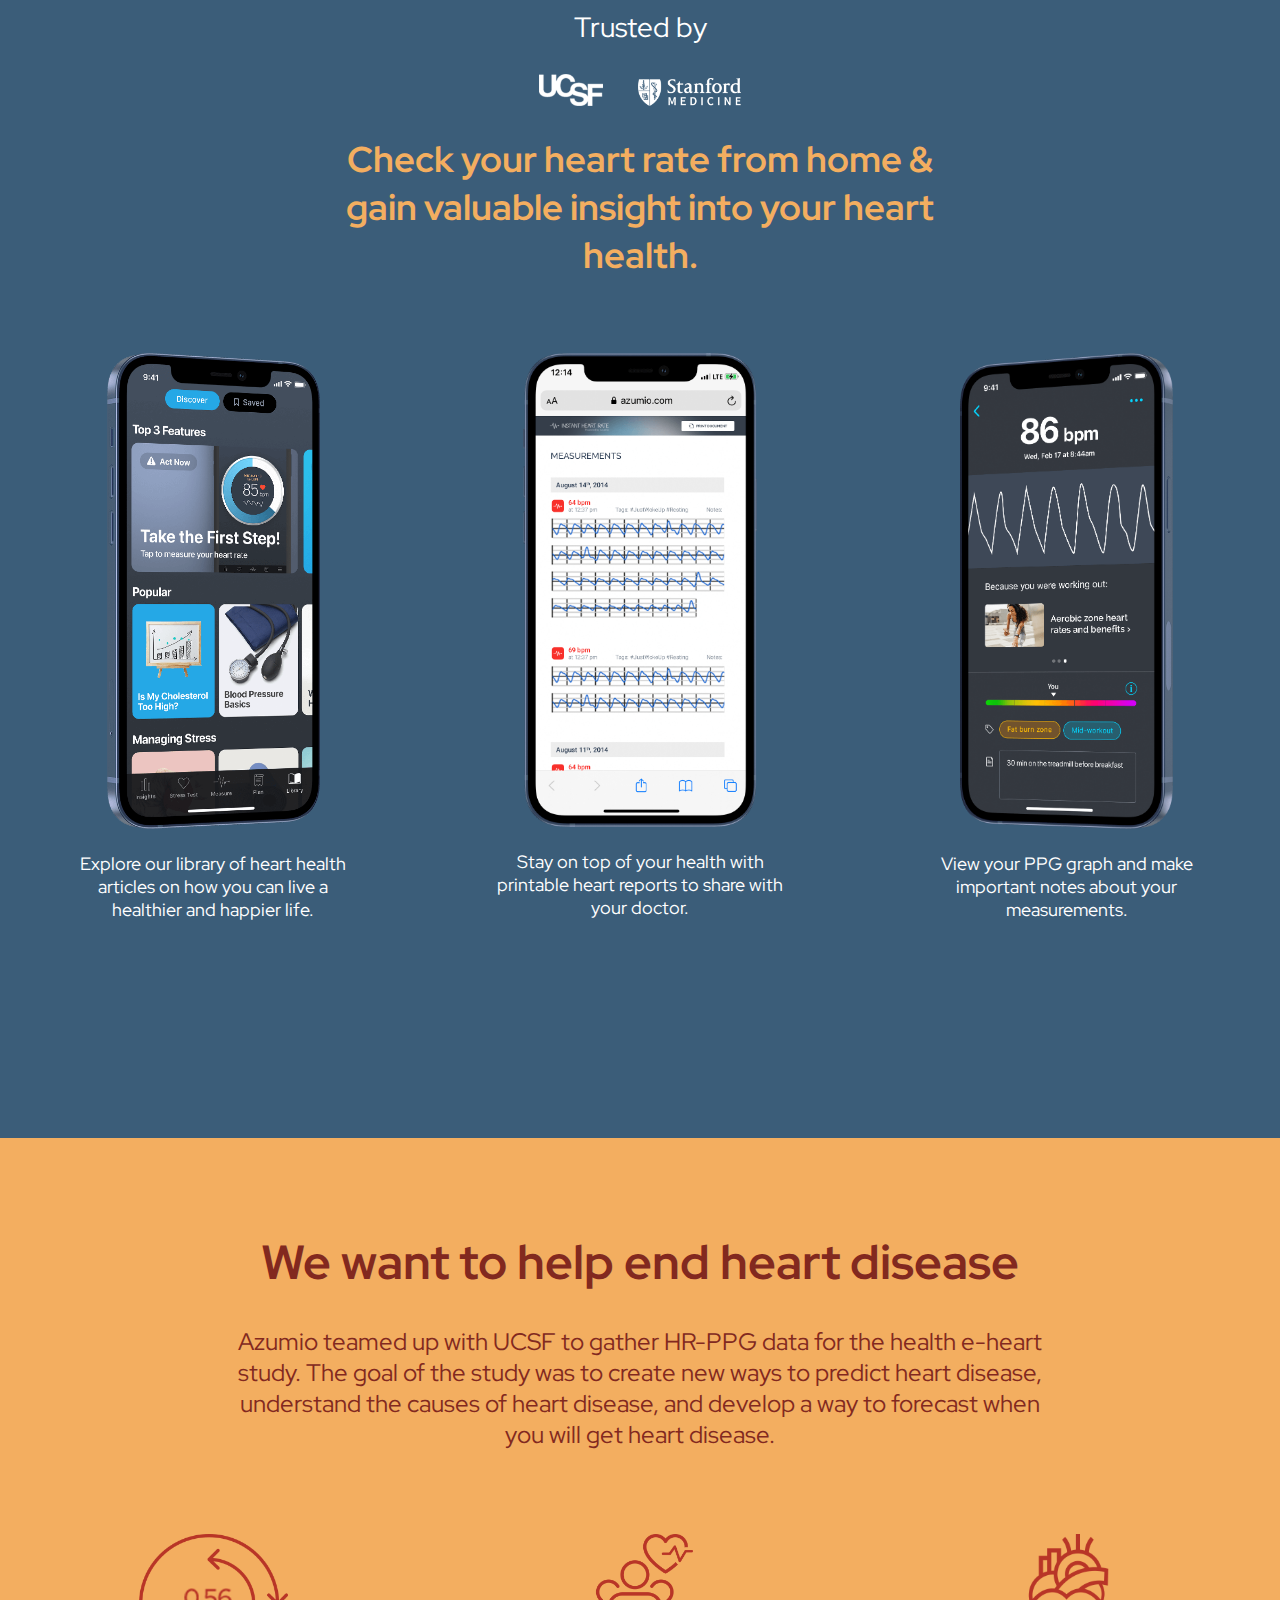
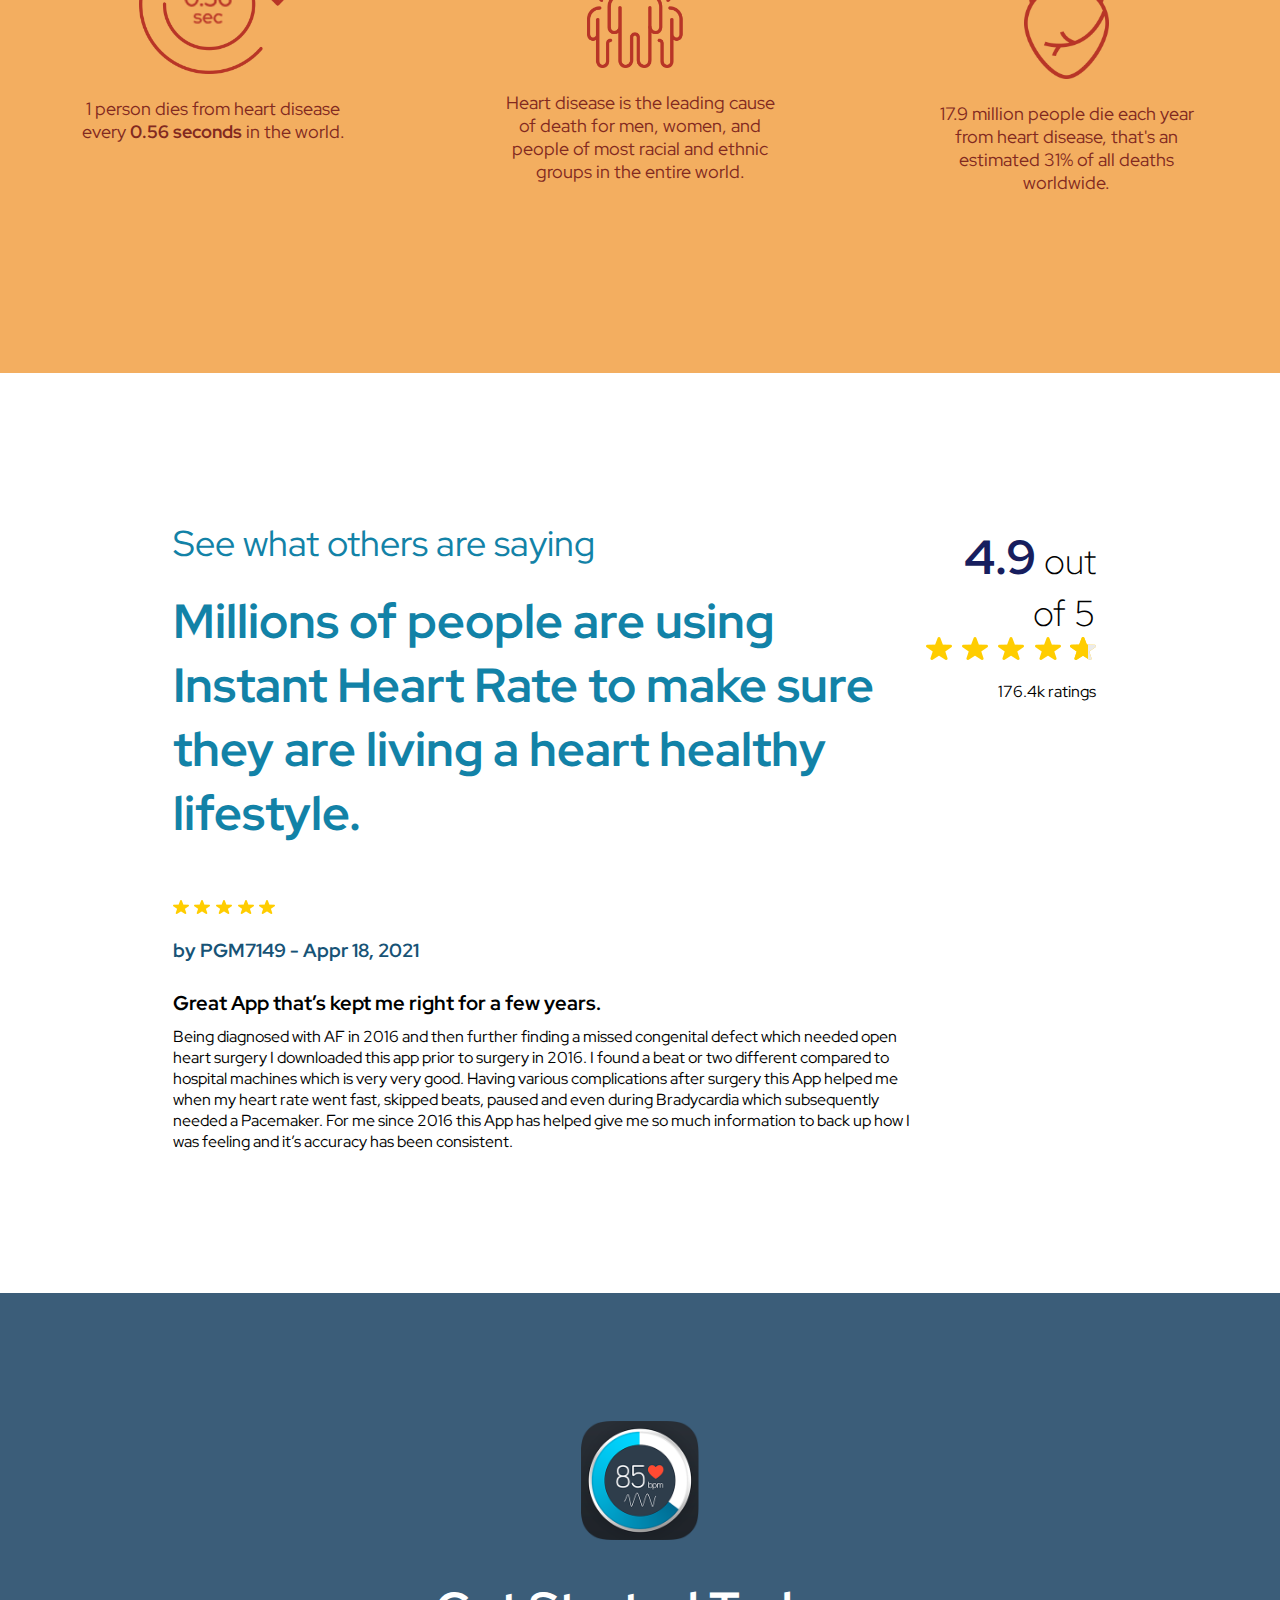
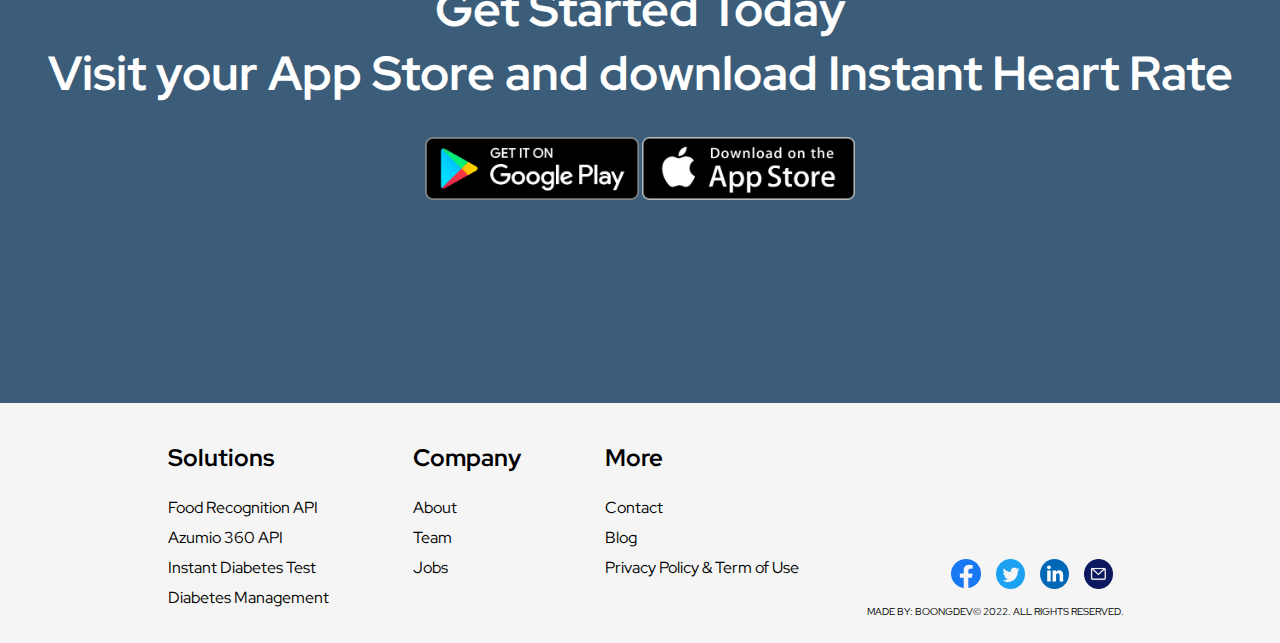
==== commit c7de6449: "5/8/022" ====
--- a/index.html
+++ b/index.html
@@ -2,7 +2,7 @@
 <html lang="en">
 <head>
     <meta charset="UTF-8">
-    <title>Cardiio</title>
+    <title>Home | Cardiio</title>
     <link rel="stylesheet" href="style/index.css">
     <link rel="stylesheet" href="style/style.css">
     <link rel="stylesheet" href="https://cdnjs.cloudflare.com/ajax/libs/font-awesome/6.1.2/css/all.min.css" integrity="sha512-1sCRPdkRXhBV2PBLUdRb4tMg1w2YPf37qatUFeS7zlBy7jJI8Lf4VHwWfZZfpXtYSLy85pkm9GaYVYMfw5BC1A==" crossorigin="anonymous" referrerpolicy="no-referrer" />
@@ -17,7 +17,7 @@
             </div>
             <div id="navbar-header">
                 <ul>
-                    <li>Apps</li>
+                    <a href="apps.html"><li>Apps</li></a>
                     <li>Solutions</li>
                     <li>Blog</li>
                     <li>Store</li>
@@ -27,29 +27,21 @@
         </div>
         <div class="image-item">
             <ul>
-                <li class="active-icon">
+                <a href="index.html"><li class="active-icon">
                     <img src="image/instant.png" alt="icon-image">
-                    <p>Instant Heart Rate</p>
+                    <p>Instant Heart Rate</p></a>
                 </li>
                 <li>
                     <a href="glucose-buddy.html"><img src="image/glucose.png" alt="icon-image">
                         <p>Glucose Buddy</p></a>
                 </li>
                 <li>
-                    <img src="image/fitness.png" alt="icon-image">
-                    <p>Fitness Buddy</p>
+                    <a href="fitness-buddy.html"><img src="image/fitness.png" alt="icon-image">
+                        <p>Fitness Buddy</p></a>
                 </li>
                 <li>
-                    <img src="image/calorie.png" alt="icon-image">
-                    <p>Calorie Mama</p>
-                </li>
-                <li>
-                    <img src="image/argus.png" alt="icon-image">
-                    <p>Argus</p>
-                </li>
-                <li>
-                    <img src="image/sleep-time.png" alt="icon-image">
-                    <p>Sleep time</p>
+                    <a href="calorie-mama.html"><img src="image/calorie.png" alt="icon-image">
+                        <p>Calorie Mama</p></a>
                 </li>
             </ul>
         </div>
@@ -73,7 +65,7 @@
     </div>
 </div>
 <div id="image-phone">
-    <img id="hand-phone" src="image/6087165fbba4953fcdab298a_hand%20iphone.png" width="700px;">
+    <img id="hand-phone" src="image/6087165fbba4953fcdab298a_hand%20iphone.png" width="650px;">
     <img id="hero-phone" src="image/608710c54afa0dac2c7046c5_IHR%20hero%20iphone.png" width="320px;">
 </div>
 </section>
@@ -194,5 +186,7 @@
         </div>
     </div>
 </footer>
+<script src="http://ajax.aspnetcdn.com/ajax/jQuery/jquery-1.12.0.min.js"></script>
+<script src="js/effect.js"></script>
 </body>
 </html>--- a/style/index.css
+++ b/style/index.css
@@ -25,7 +25,9 @@
 }
 #image-phone{
     text-align: center;
-    padding-top: 90px;
+    padding-top: 140px;
+    position: relative;
+    z-index: 0;
 }
 
 #image-phone #hand-phone{
--- a/style/style.css
+++ b/style/style.css
@@ -15,7 +15,7 @@
     top: 0;
     left: 0;
     bottom: 0;
-    z-index: 1000;
+    position: relative;
 }
 #logo-header{
     align-items: center;
@@ -33,12 +33,18 @@
     margin-right: 4em;
     font-size: 14px;
 }
-
+#navbar-header a{
+    text-decoration: none;
+}
 #navbar-header ul li{
     display: flex;
     margin-right: 4em;
-    color: white;
+    color: rgba(255, 255, 255, 0.54);
     text-transform: uppercase;
+}
+
+#navbar-header ul li:hover{
+    color: #ffffff;
 }
 .image-item{
     position: relative;
@@ -52,6 +58,7 @@
     justify-content: space-between;
     margin-top: -2px;
     align-items: center;
+    padding-left: 15%;
 }
 .image-item ul{
     display: flex;
@@ -93,6 +100,7 @@
 
 #top-nav{
     display: flex;
+    background-color: rgba(247, 247, 247, 0.17);
 }
 #top-nav ul{
     width: 100%;
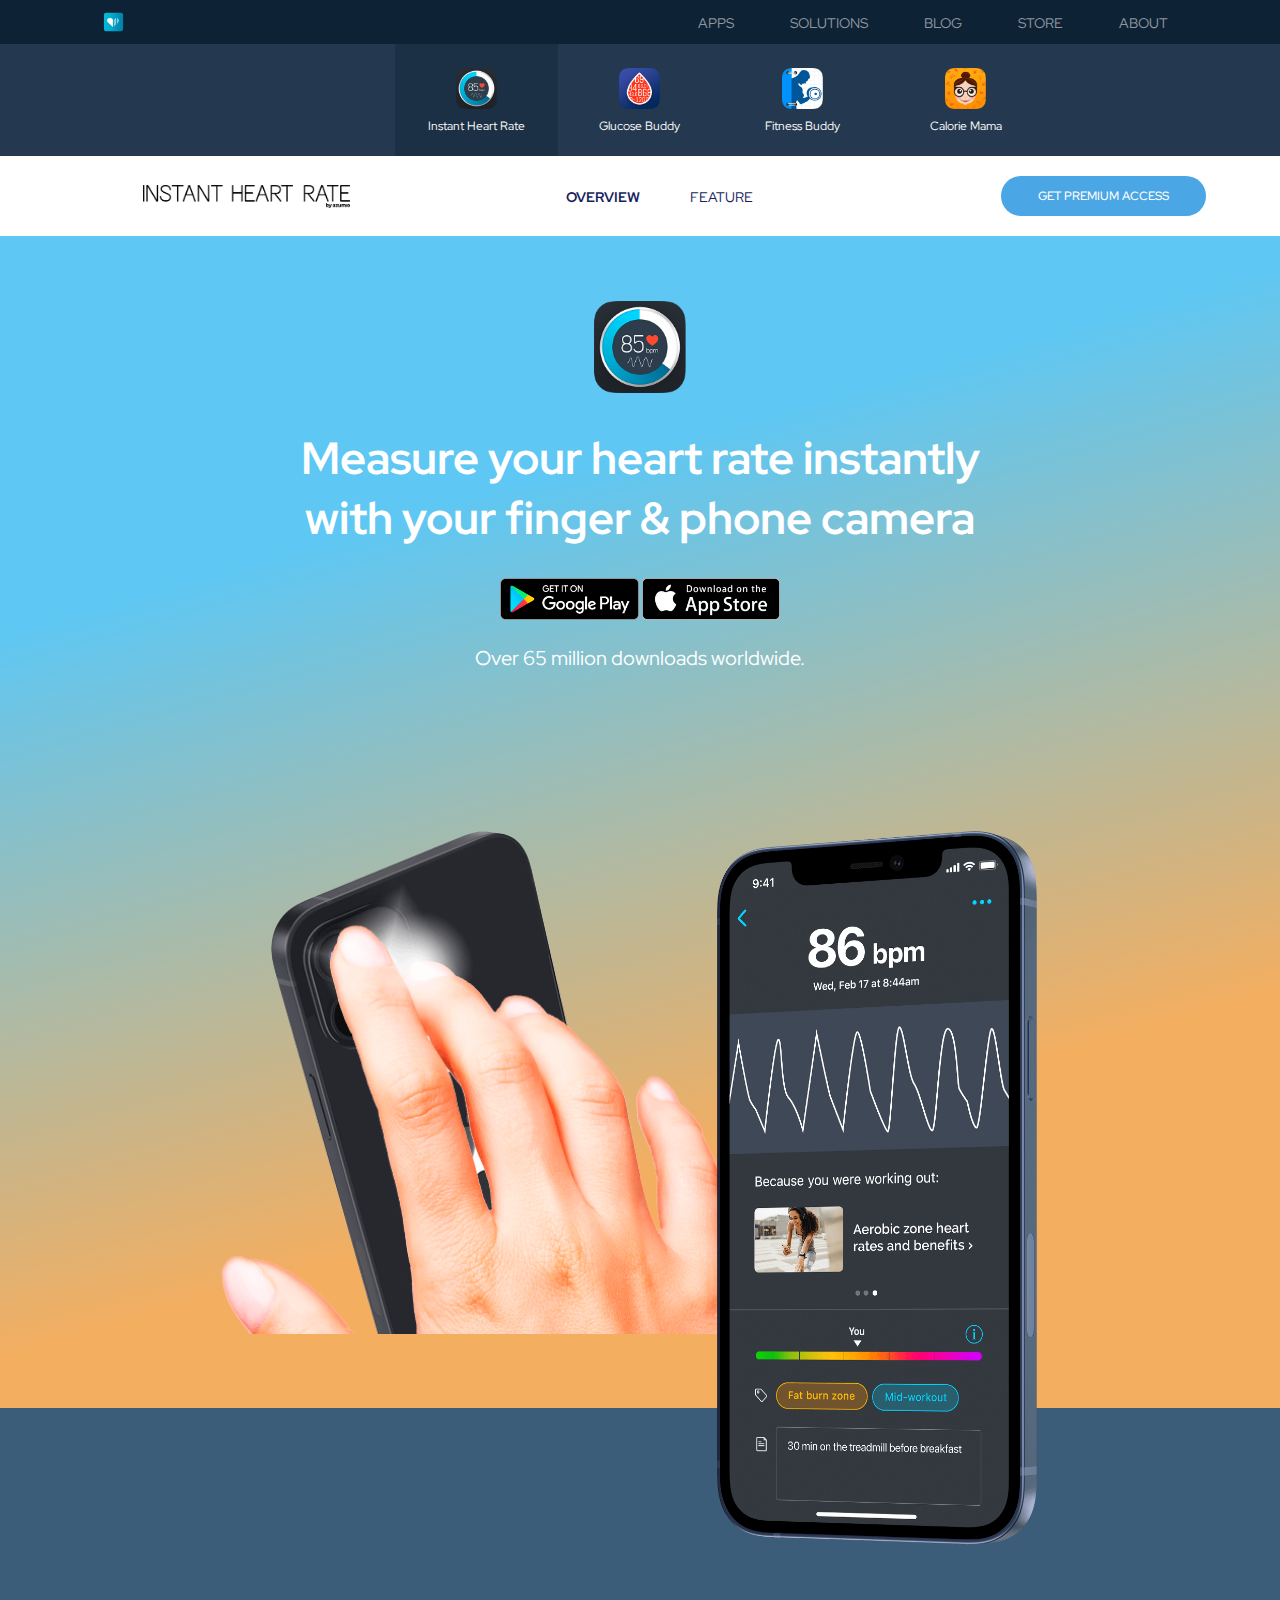
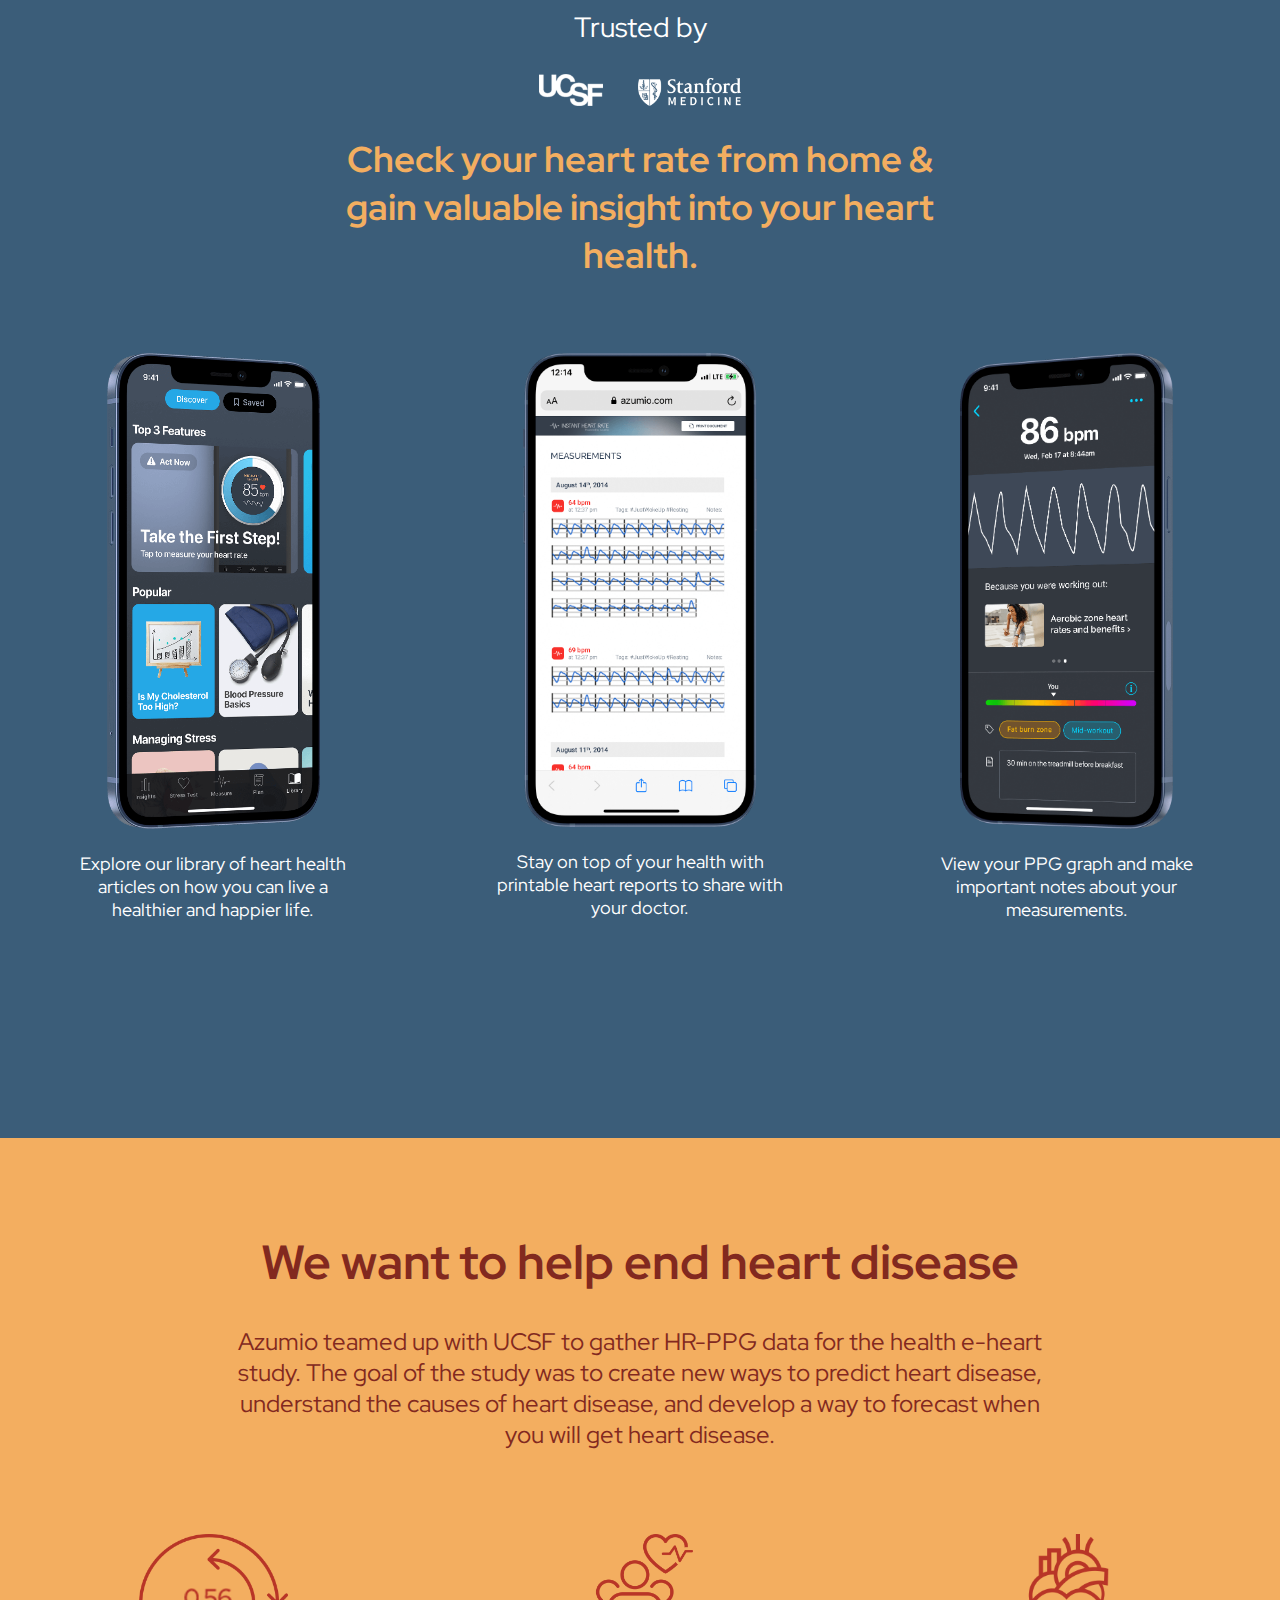
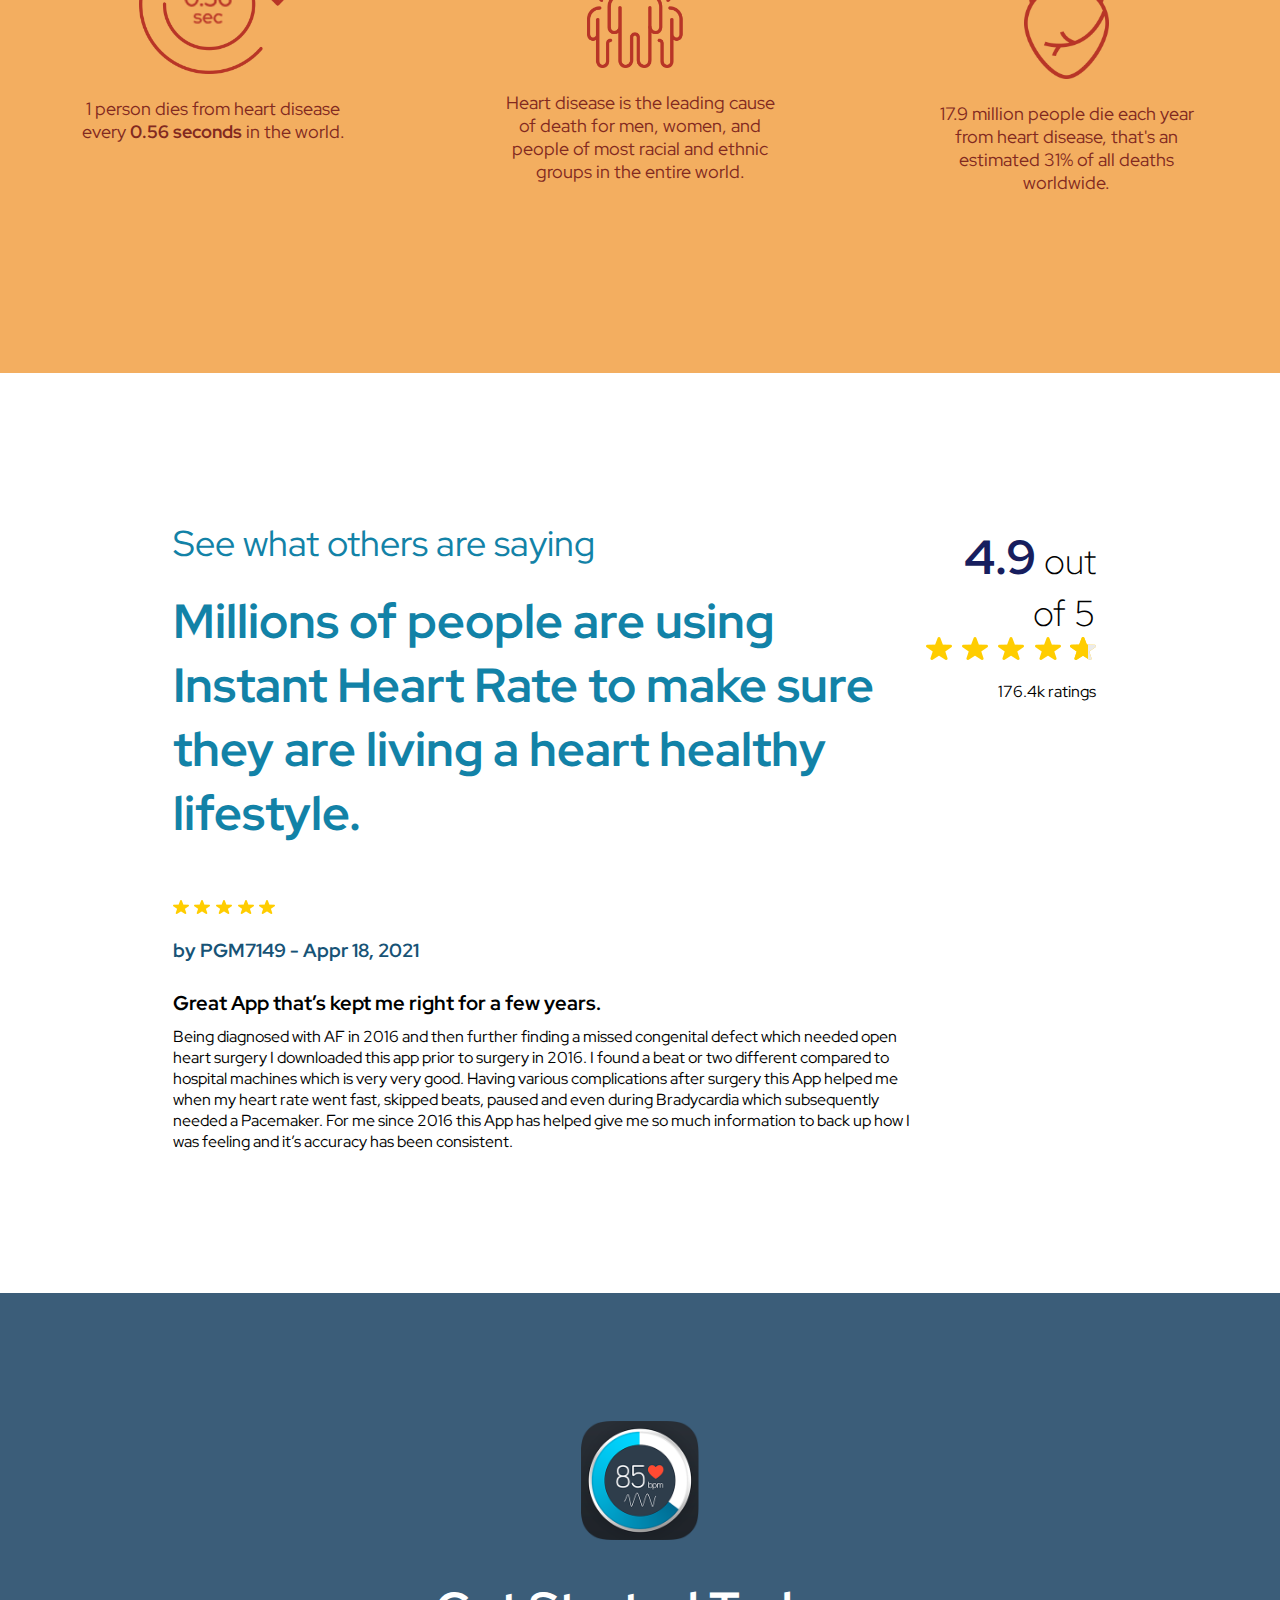
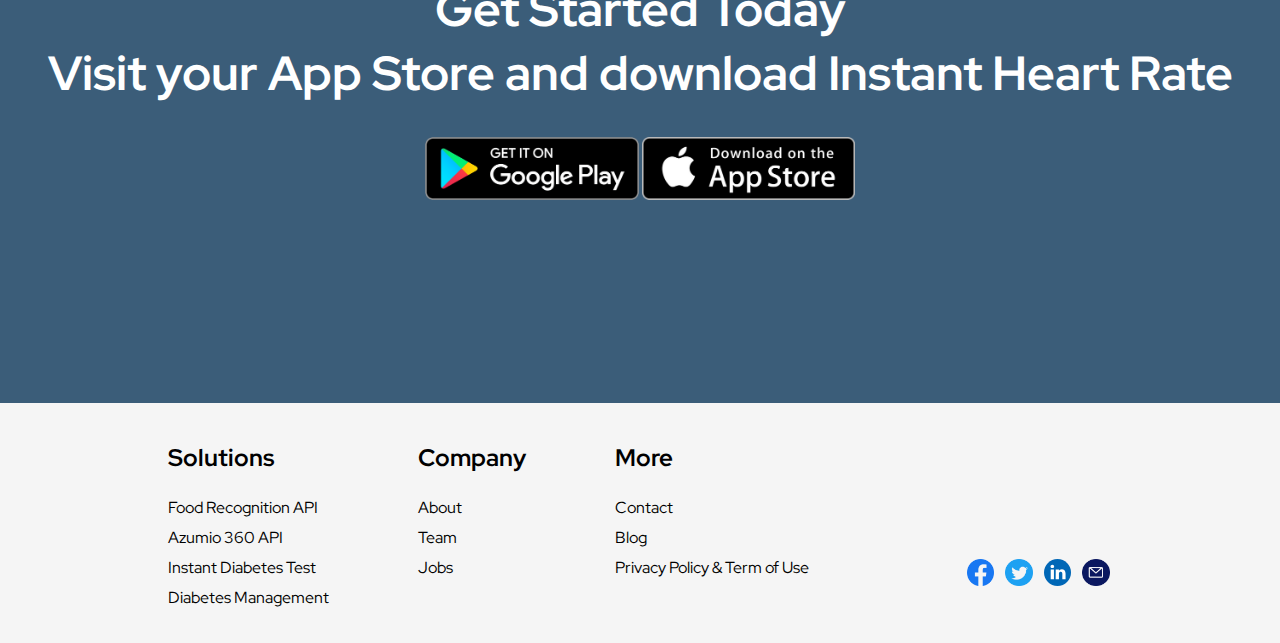
==== commit a75f1d12: "nope" ====
--- a/index.html
+++ b/index.html
@@ -3,6 +3,7 @@
 <head>
     <meta charset="UTF-8">
     <title>Home | Cardiio</title>
+    <link rel="stylesheet" href="style/media.css">
     <link rel="stylesheet" href="style/index.css">
     <link rel="stylesheet" href="style/style.css">
     <link rel="stylesheet" href="https://cdnjs.cloudflare.com/ajax/libs/font-awesome/6.1.2/css/all.min.css" integrity="sha512-1sCRPdkRXhBV2PBLUdRb4tMg1w2YPf37qatUFeS7zlBy7jJI8Lf4VHwWfZZfpXtYSLy85pkm9GaYVYMfw5BC1A==" crossorigin="anonymous" referrerpolicy="no-referrer" />
@@ -181,7 +182,6 @@
                     <li><img src="image/icon-insta.svg"></li>
                     <li><img src="image/icon-mail.png"></li>
                 </ul>
-                <p>MADE BY: BOONGDEV© 2022. ALL RIGHTS RESERVED.</p>
             </div>
         </div>
     </div>
